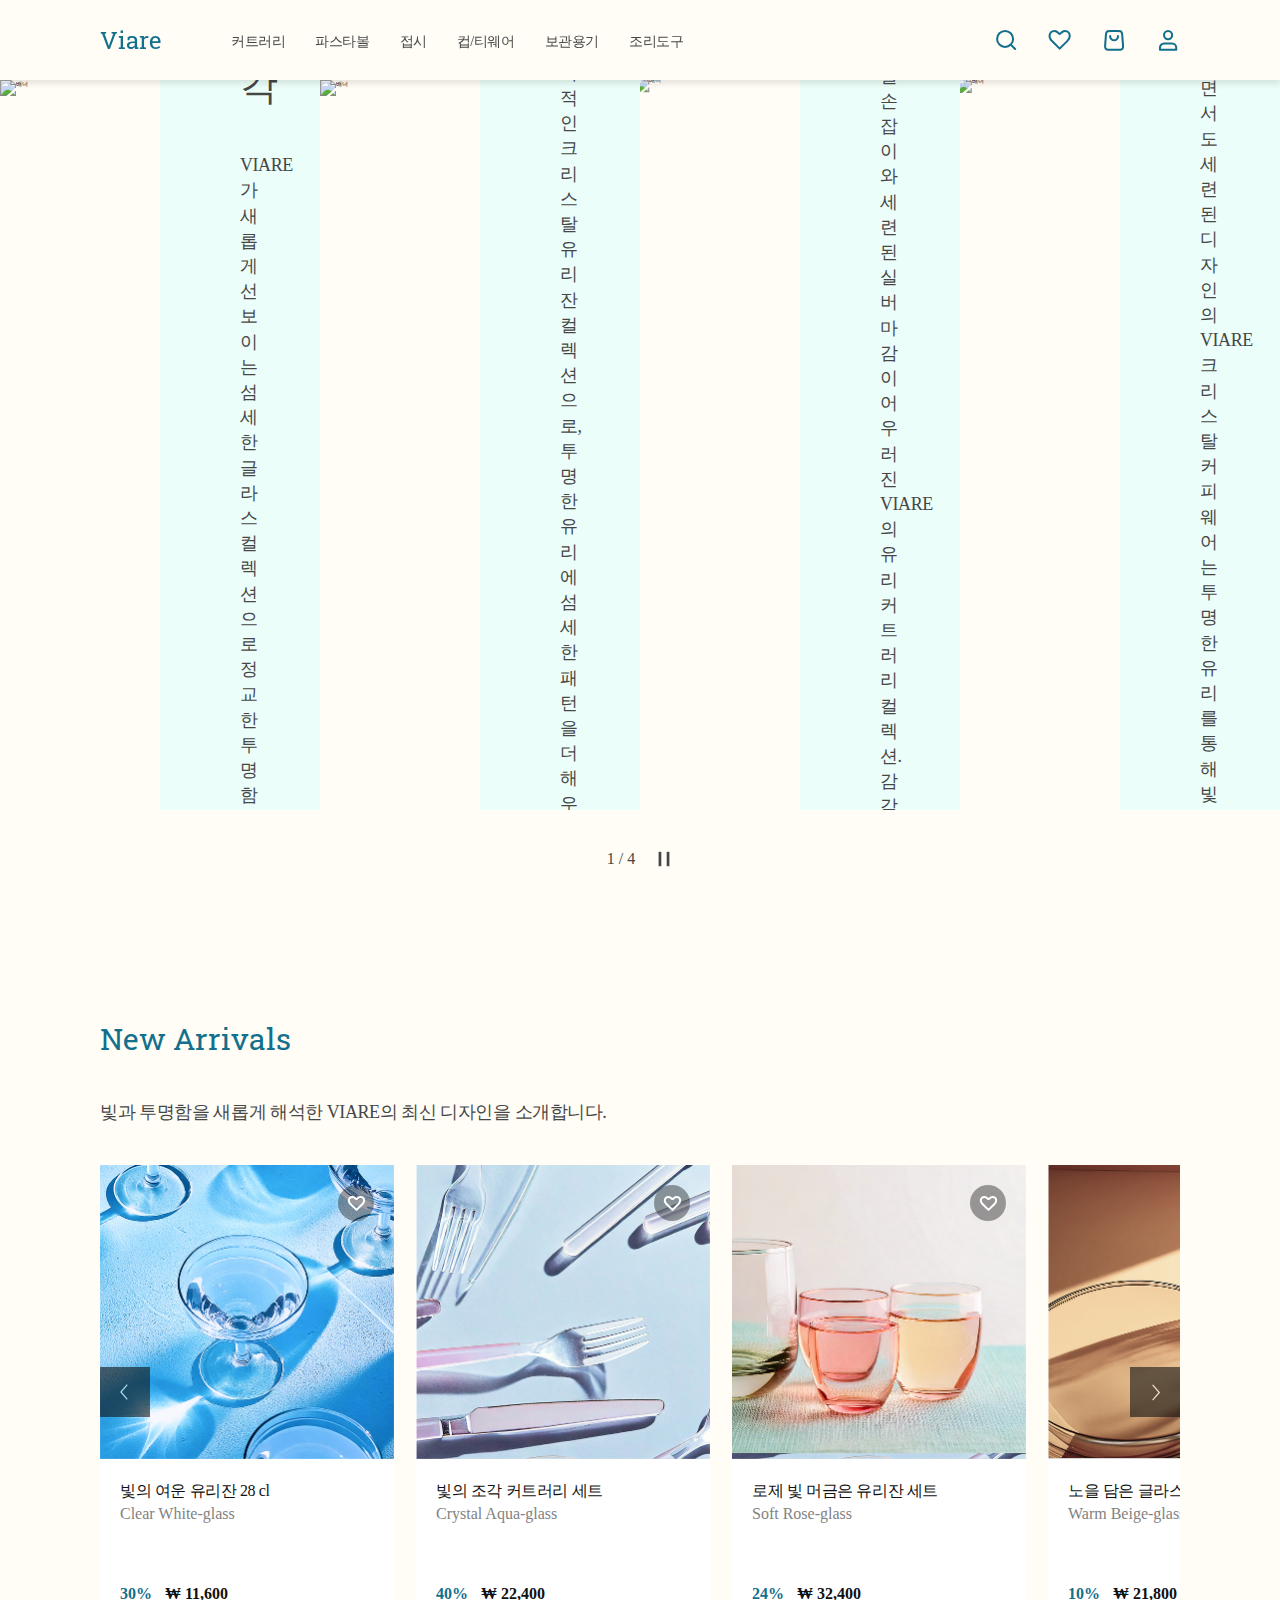
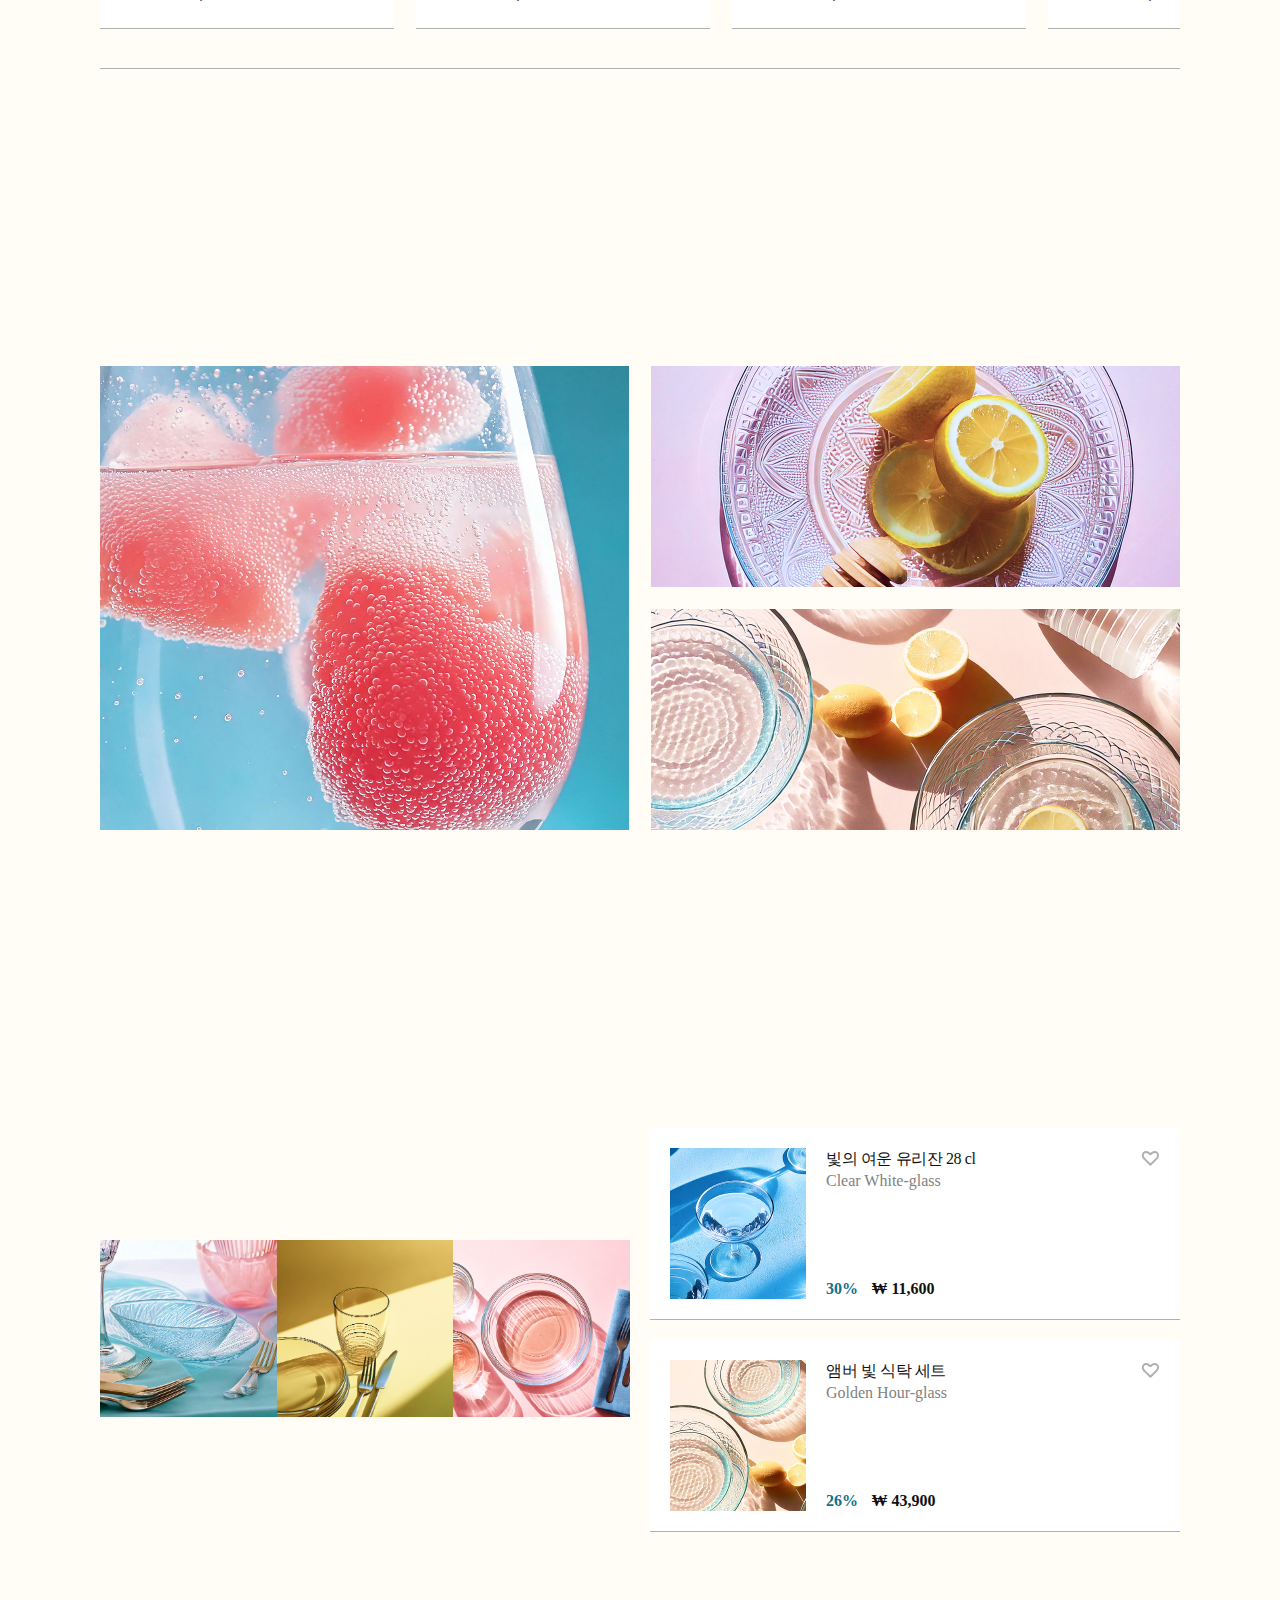
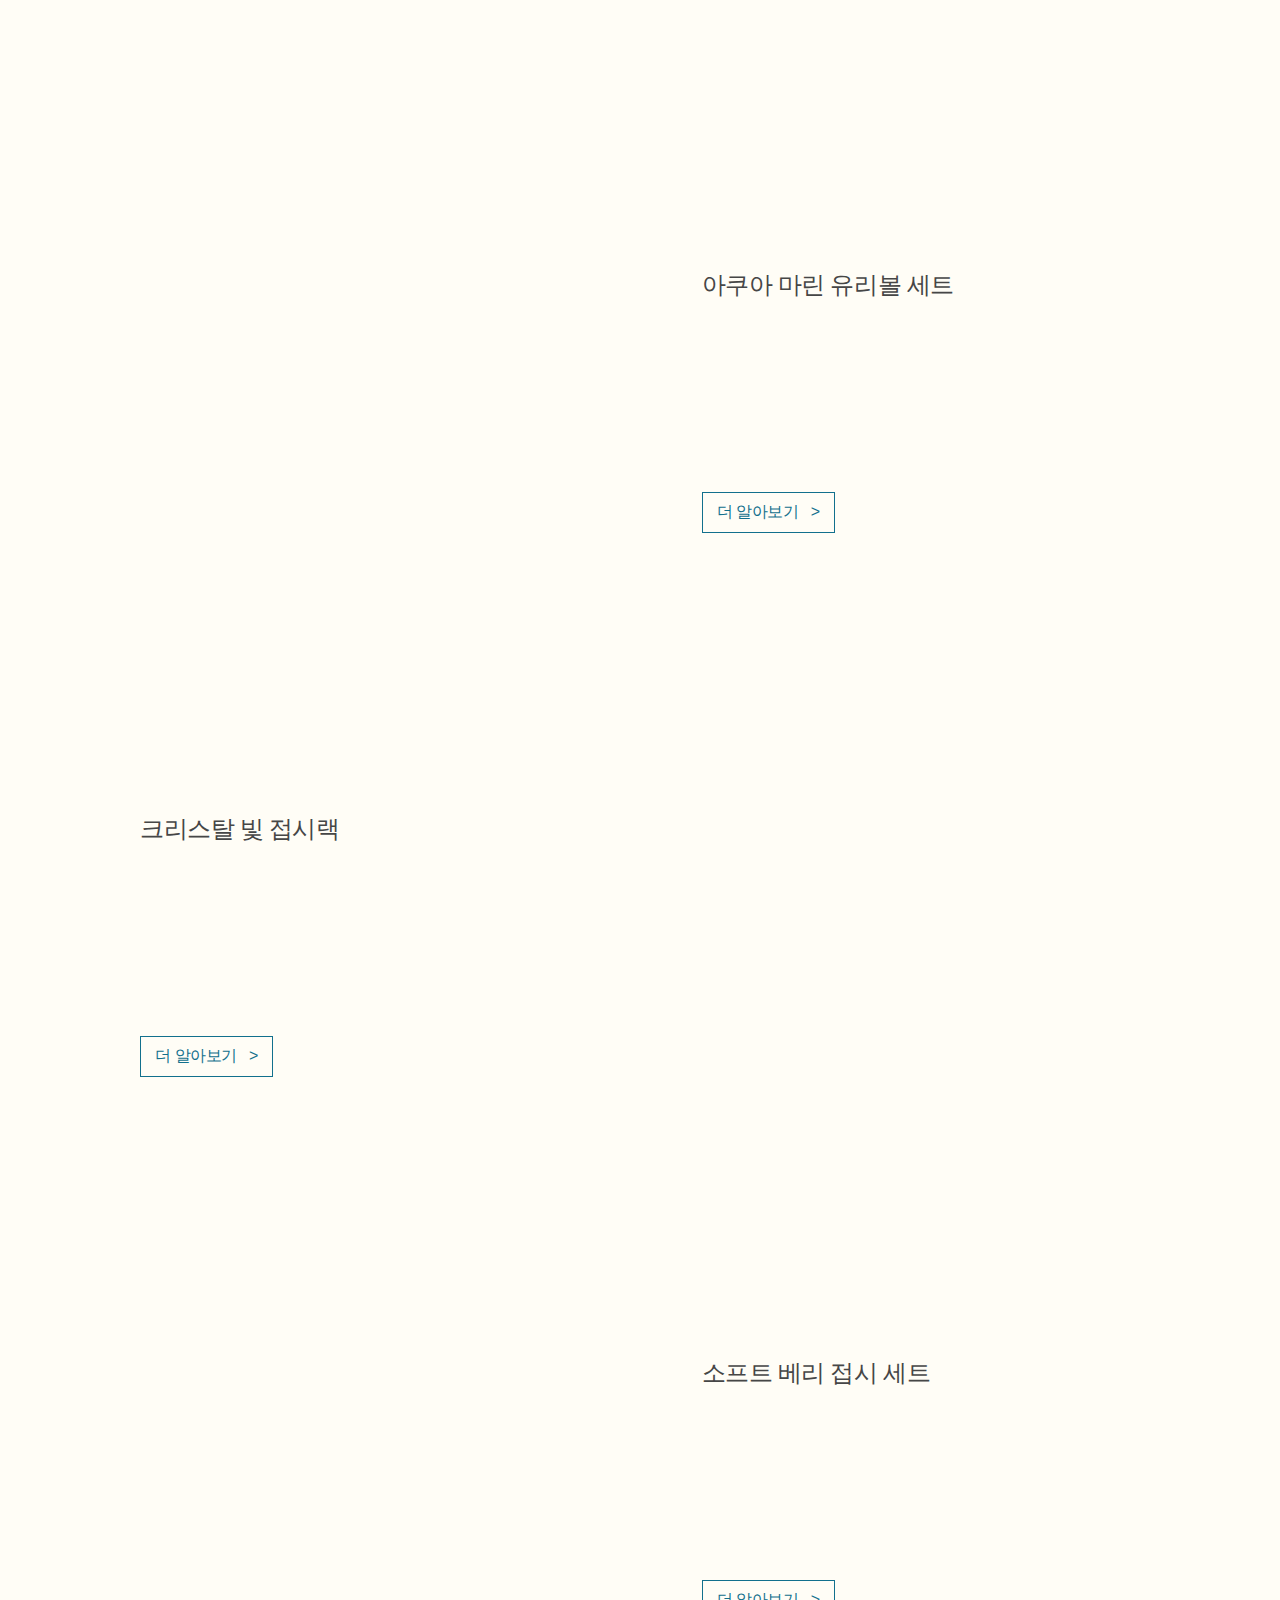
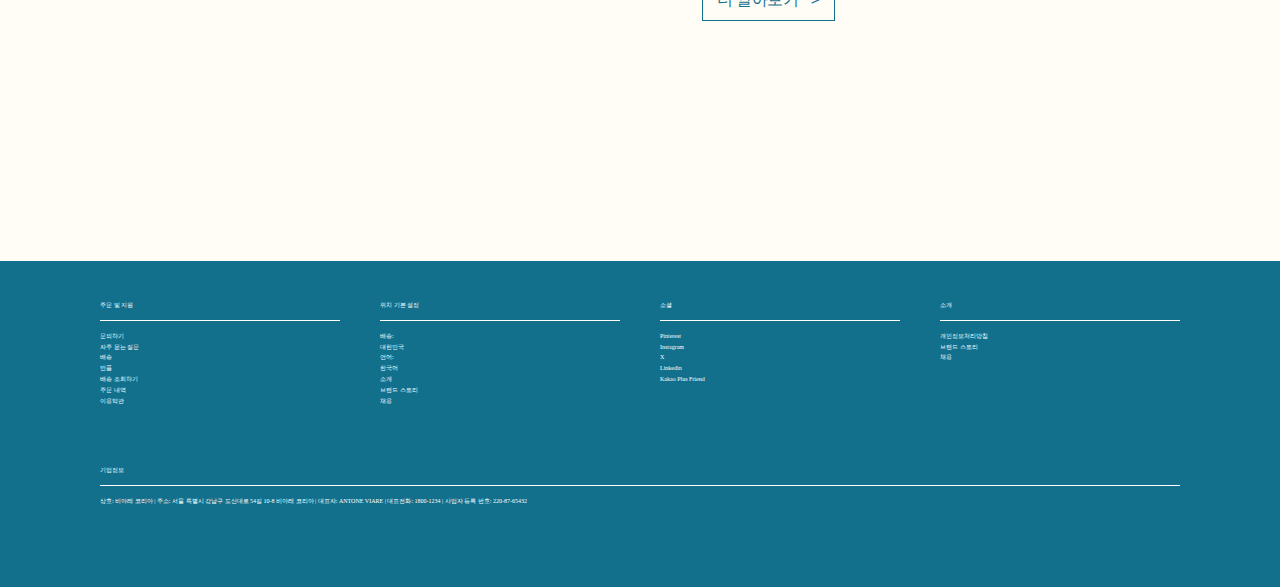
==== index.html @ 3e76e735 "Add files via upload" ====
<!DOCTYPE html>
<html lang="en">
  <head>
    <meta charset="UTF-8" />
    <meta name="viewport" content="width=device-width, initial-scale=1.0" />
    <title>VIARE | 투명함 속에서 빛나는 감각</title>
    <script src="https://code.jquery.com/jquery-3.6.0.min.js"></script>
    <!-- favicon -->
    <link rel="shortcut icon" type="image/x-icon" href="favicon.ico?v=2">
    <!-- aos css-->
    <link href="https://unpkg.com/aos@2.3.1/dist/aos.css" rel="stylesheet" />
    <!-- 슬라이더 css -->
    <link
      rel="stylesheet"
      type="text/css"
      href="//cdn.jsdelivr.net/npm/slick-carousel@1.8.1/slick/slick.css"
    />
    <!-- css -->
    <link rel="stylesheet" href="./CSS/index.css" />
    <link rel="stylesheet" href="./CSS/00_style.css" />

  </head>
  <body>
    <div id="page">
      <!-- gnb-->
      <div class="gnb">
        <div>
          <a href="index.html"><p class="logo">Viare</p></a>
        </div>
        <ul>
          <li>
            <a href="#none"
              ><img src="./img/돋보기_wh_icon.svg" alt="검색"
            /></a>
          </li>
          <li>
            <a href="#none"
              ><img src="./img/하트_wh_icon.svg" alt="위시리스트"
            /></a>
          </li>
          <li>
            <a href="#none"
              ><img src="./img/장바구니_wh_icon.svg" alt="장바구니"
            /></a>
          </li>
          <li>
            <a href="#none"
              ><img src="./img/햄버거_wh_icon.svg" alt="목록"
            /></a>
          </li>
        </ul>
      </div>
      <!-- gnb-scroll 스크롤시 메뉴 고정-->
      <div class="gnb-scroll">
        <div>
          <a href="index.html"><p class="logo-scroll">Viare</p></a>
        </div>
        <ul>
          <li>
            <a href="#none"><img src="./img/돋보기icon.svg" alt="검색" /></a>
          </li>
          <li>
            <a href="#none"
              ><img src="./img/하트icon.svg" alt="위시리스트"
            /></a>
          </li>
          <li>
            <a href="#none"
              ><img src="./img/장바구니icon.svg" alt="위시리스트"
            /></a>
          </li>
          <li>
            <a href="#none"><img src="./img/햄버거icon.svg" alt="목록" /></a>
          </li>
        </ul>
      </div>
      <!-- pc ver. gnb-->
      <div class="pc-gnb">
        <div>
          <a href="index.html"><p class="pc-logo">Viare</p></a>
        </div>
        <ul class="pc-gnb-text">
          <li><a href="#none">커트러리</a></li>
          <li><a href="#none">파스타볼</a></li>
          <li><a href="#none">접시</a></li>
          <li><a href="#none">컵/티웨어</a></li>
          <li><a href="#none">보관용기</a></li>
          <li><a href="#none">조리도구</a></li>
        </ul>
        <ul class="pc-gnb-icon">
          <li>
            <a href="#none"><img src="./img/돋보기icon.svg" alt="검색" /></a>
          </li>
          <li>
            <a href="#none"
              ><img src="./img/하트icon.svg" alt="위시리스트"
            /></a>
          </li>
          <li>
            <a href="#none"
              ><img src="./img/장바구니icon.svg" alt="장바구니"
            /></a>
          </li>
          <li>
            <a href="#none"><img src="./img/프로필icon.svg" alt="프로필" /></a>
          </li>
        </ul>
      </div>
      <!--메인 배너 슬라이드 -->
      <div class="banner-slider">
        <!-- ---------------------------------------01----------->
        <div class="banner-container">
          <div class="main-img">
            <img src="./img/full banner01.jpg" alt="배너" />
          </div>

          <div class="banner-right">
            <p class="banner-text01 bannertx">신제품 비아레 크리스탈 컬렉션</p>
            <p class="banner-text02 bannertx">투명함 속에서 빛나는 감각</p>
            <p class="banner-text03 bannertx">
              VIARE가 새롭게 선보이는 섬세한 글라스 컬렉션으로 정교한 투명함과
              부드러운 곡선, 그리고 빛의 흐름이 어우러져 일상 속의 우아한 여운을
              표현합니다.
            </p>
            <button class="gift-bt">더 알아보기 &nbsp;&nbsp;></button>
          </div>
        </div>
        <!-- ------------------------------------------------------ 02-->
        <div class="banner-container">
          <div>
            <img src="./img/full banner02.jpg" alt="배너" />
          </div>
          <div class="banner-right">
            <p class="banner-text01 bannertx">
              비아레 글라스웨어의 새로운 감각
            </p>
            <p class="banner-text02 bannertx">빛과 텍스처의 조화</p>
            <p class="banner-text03 bannertx">
              VIARE가 선보이는 감각적인 크리스탈 유리잔 컬렉션으로, 투명한
              유리에 섬세한 패턴을 더해 우아함을 극대화하였습니다. 자연스러운
              빛의 반사와 텍스처가 만나 특별한 테이블을 연출합니다.
            </p>
            <button class="gift-bt">더 알아보기 &nbsp;&nbsp;></button>
          </div>
        </div>
        <!-- ------------------------------------------------------ 03-->
        <div class="banner-container">
          <div>
            <img class="main03" src="./img/full banner03.jpg" alt="배너" />
          </div>
          <div class="banner-right">
            <p class="banner-text01 bannertx">비아레 크리스탈 커트러리</p>
            <p class="banner-text02 bannertx">빛을 담은 섬세한 디자인</p>
            <p class="banner-text03 bannertx">
              투명한 크리스탈 손잡이와 세련된 실버 마감이 어우러진 VIARE의 유리
              커트러리 컬렉션. 감각적인 디자인과 실용성을 겸비하여, 일상에서도
              고급스러운 테이블 스타일을 완성할 수 있습니다.
            </p>
            <button class="gift-bt">더 알아보기 &nbsp;&nbsp;></button>
          </div>
        </div>
        <!-- ------------------------------------------------------ 04-->
        <div class="banner-container">
          <div>
            <img class="main04" src="./img/full banner04.jpg" alt="배너" />
          </div>
          <div class="banner-right">
            <p class="banner-text01 bannertx">비아레 글라스 커피웨어</p>
            <p class="banner-text02 bannertx">우아한 곡선과 빛의 반사</p>
            <p class="banner-text03 bannertx">
              심플하면서도 세련된 디자인의 VIARE 크리스탈 커피웨어는 투명한
              유리를 통해 빛과 그림자가 조화롭게 어우러집니다. 커피 한 잔의
              순간을 더욱 감각적으로 즐겨보세요.
            </p>
            <button class="gift-bt">더 알아보기 &nbsp;&nbsp;></button>
          </div>
        </div>
      </div>
      
      <!-- 슬라이드 숫자 + 플레이버튼 컨테이너 -->
      <div class="slider-controls">
        </button>
        <span class="slick-slide-number">1 / 4</span>
        <button class="playbtn">
          <img src="./img/stop_icon.svg" alt="멈춤" />
        </button>
      </div>
      <!-- 컨텐츠 박스 -->
      <section>
        <!-- New Arrivals -->
         
        <div class="content">
          <h1 class="content-name">New Arrivals</h1>
          <p class="content-text"
          >
            빛과 투명함을 새롭게 해석한 VIARE의 최신 디자인을 소개합니다.
          </p>
          <div class="card-slider-container">
            <button class="card-prev"><img src="./img/배너_왼_wh_icon.svg" alt="이전"></button>
          <!-- 세로형 카드 -->
          <div class="card01-section">
            <div class="card01">
              <div>
                <div class="wh-like-icon">
                  <a href="#none"
                    ><img src="./img/좋아요비활성_wh_icon.svg" alt="좋아요"
                  /></a>
                </div>
                <img src="./img/빛의여운.jpg" alt="빛의 여운 유리잔" />
              </div>
              <div class="card-text">
                <p class="card-name">빛의 여운 유리잔 28 cl</p>
                <p class="card-color">Clear White-glass</p>
                <p class="card-per">30%</p>
                <p class="card-won">₩ 11,600</p>
              </div>
            </div>
            <div class="card01">
              <div>
                <div class="wh-like-icon">
                  <a href="#none"
                    ><img src="./img/좋아요비활성_wh_icon.svg" alt="좋아요"
                  /></a>
                </div>
                <img src="./img/빛의조각.jpg" alt="빛의 조각 커트러리 세트" />
              </div>
              <div class="card-text">
                <p class="card-name">빛의 조각 커트러리 세트</p>
                <p class="card-color">Crystal Aqua-glass</p>
                <p class="card-per">40%</p>
                <p class="card-won">₩ 22,400</p>
              </div>
            </div>
            <div class="card01">
              <div>
                <div class="wh-like-icon">
                  <a href="#none"
                    ><img src="./img/좋아요비활성_wh_icon.svg" alt="좋아요"
                  /></a>
                </div>
                <img src="./img/로제빛.jpg" alt="로제 빛 머금은 유리잔 세트" />
              </div>
              <div class="card-text">
                <p class="card-name">로제 빛 머금은 유리잔 세트</p>
                <p class="card-color">Soft Rose-glass</p>
                <p class="card-per">24%</p>
                <p class="card-won">₩ 32,400</p>
              </div>
            </div>
            <div class="card01">
              <div>
                <div class="wh-like-icon">
                  <a href="#none"
                    ><img src="./img/좋아요비활성_wh_icon.svg" alt="좋아요"
                  /></a>
                </div>
                <img src="./img/노을.jpg" alt="노을 담은 글라스 세트" />
              </div>
              <div class="card-text">
                <p class="card-name">노을 담은 글라스 세트</p>
                <p class="card-color">Warm Beige-glass</p>
                <p class="card-per">10%</p>
                <p class="card-won">₩ 21,800</p>
              </div>
            </div>
            <div class="card01">
              <div>
                <div class="wh-like-icon">
                  <a href="#none"
                    ><img src="./img/좋아요비활성_wh_icon.svg" alt="좋아요"
                  /></a>
                </div>
                <img src="/img/블루 크리스탈.jpg" alt="블루 크리스탈 볼 세트" />
              </div>
              <div class="card-text">
                <p class="card-name">블루 크리스탈 볼 세트</p>
                <p class="card-color">Crystal Blue-glass</p>
                <p class="card-per">20%</p>
                <p class="card-won">₩ 27,600</p>
              </div>
            </div>
            <div class="card01">
              <div>
                <div class="wh-like-icon">
                  <a href="#none"
                    ><img src="./img/좋아요비활성_wh_icon.svg" alt="좋아요"
                  /></a>
                </div>
                <img src="./img/핑크빛 글라스.jpg" alt="은은한 핑크빛 글라스 세트" />
              </div>
              <div class="card-text">
                <p class="card-name">은은한 핑크빛 글라스 세트</p>
                <p class="card-color">Soft Pink-glass</p>
                <p class="card-per">15%</p>
                <p class="card-won">₩ 24,900</p>
              </div>
            </div>
          </div>
        
        <button class="card-next"><img src="./img/배너_오_wh_icon.svg" alt="다음"></button>
      </div>
    </div>

        <!-- Products -->
        <div class="content">
          <h1 data-aos="fade-right" class="content-name">Products</h1>
          <p
            data-aos="fade-down"
            data-aos-offset="300"
            data-aos-easing="ease-in-sine"
            class="content-text"
          >
            투명한 빛과 섬세한 디자인이 어우러져 공간을 특별하게 만듭니다.
          </p>
          <!-- 블록 이미지 -->
          <div class="block-section">
            <div class="block-left">
              <img src="./img/product_01.jpg" alt="products01" />
              <div class="hover-icon">
                <img src="./img/플러스_icon.svg" alt="아이콘" />
              </div>
            </div>
            <div class="block-right-container">
              <div class="block-right">
                <img src="./img/product_02.jpg" alt="products02" />
                <div class="hover-icon">
                  <img src="./img/플러스_icon.svg" alt="아이콘" />
                </div>
              </div>
              <div class="block-right">
                <img src="./img/product_03.jpg" alt="products03" />
                <div class="hover-icon">
                  <img src="./img/플러스_icon.svg" alt="아이콘" />
                </div>
              </div>
            </div>
          </div>
        </div>
        <!-- Trending Now -->
        <div class="content">
          <h1 data-aos="fade-right" class="content-name">Trending Now</h1>
          <p
            data-aos="fade-down"
            data-aos-offset="300"
            data-aos-easing="ease-in-sine"
            class="content-text"
          >
            많은 사람들이 선택한 특별한 제품들로 일상에 빛나는 감각을
            더해보세요.
          </p>
          <div class="trend">
            <div class="trending-slide">
              <div><img src="./img/trending_01.jpg" alt="trending" /></div>
              <div><img src="./img/trending_01-02.jpg" alt="trending" /></div>
              <div><img src="./img/trending_01-03.jpg" alt="trending" /></div>
            </div>

            <!--슬라이드 화살표 컨테이너 -->
            <!-- <div class="slider-controls02">
              <button class="custom-prev02">
                <img src="./img/배너_왼_icon.svg" alt="이전" />
              </button>
              <button class="custom-next02">
                <img src="./img/배너_오_icon.svg" alt="다음" />
              </button>
            </div> -->
            <!-- 가로형 카드 -->
            <div class="card02-section">
              <div class="card02-container">
                <div class="card02">
                  <div>
                    <a href="#none"
                      ><img
                        class="card02-img"
                        src="./img/trending_02.jpg"
                        alt="빛의 여운 유리잔"
                    /></a>
                  </div>
                  <div class="card02-text">
                    <p class="card-name">빛의 여운 유리잔 28 cl</p>
                    <p class="card-color">Clear White-glass</p>
                    <p class="card-per">30%</p>
                    <p class="card-won">₩ 11,600</p>
                    <div class="like-icon">
                      <a href="#none"
                        ><img
                          src="./img/좋아요비활성_color_icon.svg"
                          alt="위시리스트"
                      /></a>
                    </div>
                  </div>
                </div>
                <div class="card02">
                  <div>
                    <img
                      class="card02-img"
                      src="./img/trending_03.jpg"
                      alt="앰버 빛 식탁 세트"
                    />
                  </div>
                  <div class="card02-text">
                    <p class="card-name">앰버 빛 식탁 세트</p>
                    <p class="card-color">Golden Hour-glass</p>
                    <p class="card-per">26%</p>
                    <p class="card-won">₩ 43,900</p>
                    <div class="like-icon">
                      <a href="#none"
                        ><img
                          src="./img/좋아요비활성_color_icon.svg"
                          alt="위시리스트"
                      /></a>
                    </div>
                  </div>
                </div>
              </div>
            </div>
          </div>
        </div>
        <!-- Gift Ideas -->
        <div class="content">
          <h1 data-aos="fade-right" class="content-name">Gift Ideas</h1>
          <p
            data-aos="fade-down"
            data-aos-offset="300"
            data-aos-easing="ease-in-sine"
            class="content-text"
          >
            빛과 감성을 담은 유리 제품으로 기억에 남을 선물을 준비해보세요.
          </p>
          <!-- 이미지/버튼 -->
          <div class="gift-section">
            <div class="gift-container">
              <div class="gift-img">
                <img
                  data-aos="zoom-in-right"
                  data-aos-offset="300"
                  data-aos-easing="ease-in-sine"
                  class="ma"
                  src="./img/gift_01.jpg"
                  alt="아쿠아 마린 유리볼 세트"
                />
              </div>
              <div class="gift-tx-container">
                <p class="gift-name">아쿠아 마린 유리볼 세트</p>
                <span
                  data-aos="fade-down"
                  data-aos-offset="300"
                  data-aos-easing="ease-in-sine"
                  class="gift-caption"
                  >맑은 바다의 투명함을 담은 유리볼 세트입니다.<br />섬세한
                  아쿠아 컬러와 부드러운 곡선 디자인으로 테이블 위에 신선한
                  감각을 더해보세요.</span
                >
                <button class="gift-bt">더 알아보기 &nbsp;&nbsp;></button>
              </div>
            </div>
            <div class="gift-container crystal-reverse">
              <div class="gift-img">
                <img
                  data-aos="zoom-in-left"
                  data-aos-offset="300"
                  data-aos-easing="ease-in-sine"
                  class="cr"
                  src="./img/gift_02.jpg"
                  alt="크리스탈 접시랙"
                />
              </div>
              <div class="gift-tx-container">
                <p class="gift-name">크리스탈 빛 접시랙</p>
                <span
                  data-aos="fade-down"
                  data-aos-offset="300"
                  data-aos-easing="ease-in-sine"
                  class="gift-caption"
                  >투명한 유리로 제작된 접시랙으로 빛과 어우러져 공간에 우아한
                  분위기를 연출합니다. 물결 형태의 디자인이 주방의 감각적인
                  인테리어 오브제가 됩니다.</span
                >
                <button class="gift-bt">더 알아보기 &nbsp;&nbsp;></button>
              </div>
            </div>
            <div class="gift-container">
              <div class="gift-img">
                <img
                  data-aos="zoom-in-right"
                  data-aos-offset="300"
                  data-aos-easing="ease-in-sine"
                  class="so"
                  src="./img/gift_03.jpg"
                  alt="소프트 베리 접시 세트"
                />
              </div>
              <div class="gift-tx-container">
                <p class="gift-name">소프트 베리 접시 세트</p>
                <span
                  data-aos="fade-down"
                  data-aos-offset="300"
                  data-aos-easing="ease-in-sine"
                  class="gift-caption"
                  >베리 빛이 스며든 감성적인 유리 접시 세트입니다.<br />과일이나
                  디저트를 담으면 일상 속 테이블이 한층 사랑스럽게
                  빛납니다.</span
                >
                <button class="gift-bt">더 알아보기 &nbsp;&nbsp;></button>
              </div>
            </div>
          </div>
        </div>
      </section>
      <!-- footer -->
      <footer>
        <div class="ft01">
          <p>주문 및 지원</p>
          <ul>
            <li><a href="#none">문의하기</a></li>
            <li><a href="#none">자주 묻는 질문</a></li>
            <li><a href="#none">배송</a></li>
            <li><a href="#none">반품</a></li>
            <li><a href="#none">배송 조회하기</a></li>
            <li><a href="#none">주문 내역</a></li>
            <li><a href="#none">이용약관</a></li>
          </ul>
        </div>
        <div class="ft02">
          <p>위치 기본 설정</p>
          <ul>
            <li>배송:</li>
            <li>대한민국</li>
            <li>언어:</li>
            <li>한국어</li>
            <li>소개</li>
            <li>브랜드 스토리</li>
            <li>채용</li>
          </ul>
        </div>
        <div class="ft03">
          <p>소셜</p>
          <ul>
            <li><a href="#none">Pinterest</a></li>
            <li><a href="#none">Instagram</a></li>
            <li><a href="#none">X</a></li>
            <li><a href="#none">Linkedin</a></li>
            <li><a href="#none">Kakao Plus Friend</a></li>
          </ul>
        </div>
        <div class="ft04">
          <p>소개</p>
          <ul>
            <li><a href="#none">개인정보처리방침</a></li>
            <li><a href="#none">브랜드 스토리</a></li>
            <li><a href="#none">채용</a></li>
          </ul>
        </div>
        <div class="ft05">
          <p>기업정보</p>
          <h3 class="ftend">
            상호: 비아레 코리아 | 주소: 서울 특별시 강남구 도산대로 54길 10-8
            비아레 코리아 | 대표자: ANTONE VIARE | 대표전화: 1800-1234 | 사업자
            등록 번호: 220-87-65432
          </h3>
        </div>
      </footer>
    </div>

    <!-- 슬라이더 js -->
    <script
      type="text/javascript"
      src="//cdn.jsdelivr.net/npm/slick-carousel@1.8.1/slick/slick.min.js"
    ></script>
    <!-- aos js -->
    <script src="https://unpkg.com/aos@2.3.1/dist/aos.js"></script>

    <!-- 내js -->
    <script src="./JS/index.js"></script>
  </body>
</html>
---- CSS/index.css ----
#page { font-size: 62.5%; width: 100vw; height: auto; margin: 0 auto; background-color: var(--ivoryGlow); } 

/* ------------------------------------메인 배너 슬라이드 영역 */

/* 배너 위에 검은색 그라디언트 오버레이 */
.banner-slider::before { content: ""; position: absolute; top: 0; left: 0; width: 100%; height: 40vh; background: linear-gradient(to bottom, rgba(0, 0, 0, 0.2), rgba(0, 0, 0, 0)); /* 위에서 아래로 점점 사라지는 효과 */
 z-index: 1; /* 배너 위로 올라오도록 설정 */ } 
.banner-slider { cursor: pointer; width: 100%; height: 50vh; position: relative; overflow: hidden;} 
.banner-slider img { width: 100%; height: 50vh; object-fit: cover; } 
.banner-right { display: none; } 
/* --- 화살표 & 숫자를 감싼 컨테이너 --- */
.slider-controls { display: flex; align-items: center; justify-content: center; gap: 20px; margin-top: 20px; margin-bottom: 8rem; } 

/* --- 화살표 버튼 스타일 --- */
.custom-prev,
.custom-next { position: absolute; top: 50%; transform: translateY(-50%); z-index: 10; transform: scale(3); opacity: 35%; background: none; border: none; cursor: pointer; transition: opacity 0.3s ease; } 
.custom-prev { left: 30px; } 
.custom-next { right: 30px; } 
.custom-prev:hover,
.custom-next:hover { opacity: 0.8; } 


.custom-prev, .custom-next { background: none; border: none; cursor: pointer; width: 7px; /* 화살표 크기 */
 height: 15px; display: flex; align-items: center; justify-content: center; } 
.custom-prev img, .custom-next img { width: 100%; max-width: 7px; height: 100%; display: flex; align-items: center; justify-content: center; } 

/* --- 슬라이드 숫자 스타일 (1/4) --- */
.slick-slide-number { font-size: 1.6rem; color: var(--Gray-90); } 
/* --- 플레이 버튼 스타일 --- */
.playbtn { background:none; cursor: pointer; border: none; width: 18px; height: 18px; } 
.playbtn img { width: 100%; max-width: 18px; height: 100%; } 
/* -----------------------------------------------gnb--- */

.gnb { width: 100%; padding:24px; display: flex; justify-content: space-between; align-items: center; position: absolute; top: 0; left: 0; z-index: 100; } 
.logo
 {
 font-family: "Roboto Slab", serif; font-size: 2.4rem; width: 100%; color: var(--White); } 
.gnb ul { display: flex; } 
.gnb ul li { margin-left:20px; } 
.gnb ul li img { width: 24px; height: 24px; } 
 
/* -----------------------------------------------gnb-scroll-- */

.gnb-scroll { height: 60px; width: 100%; padding:14px 24px 14px 24px; display: flex; justify-content: space-between; align-items: center; position: relative; position: fixed; top: 0; left: 0; z-index: 9999; background-color: var(--ivoryGlow); box-shadow: 0px 4px 6px rgba(0, 0, 0, 0.1); display: none; } 
.logo-scroll
 {
 font-family: "Roboto Slab", serif; font-size: 2.4rem; width: 100%; color: var(--Crystal-Teal); } 
.gnb-scroll ul { display: flex; position: absolute; right: 28px; top: 18px; } 
.gnb-scroll ul li { margin-left:20px; } 
.gnb-scroll ul li img { width: 24px; height: 24px; } 

/* ----------------------------------------------pc ver.-gnb--- */
.pc-gnb { display: none; } 

.pc-gnb-text li:hover { font-weight: 500; color: var(--Black); font-size: 2.4rem; } 

/* -------------------------------------------------- */
section { margin: 0 24px; } 
.content { margin: 9rem 0; position: relative; } 
.content-name { font-family: "Roboto Slab", serif; color: var(--Crystal-Teal); font-size: 2.4rem; font-weight: 400; line-height: 140%; margin-bottom: 1.3rem; } 
.content-text { color: var(--Gray-90); font-size: 1.8rem; font-weight: 400; line-height: 140%; letter-spacing: calc(1.8rem * -0.025); margin-bottom: 1.7rem; } 
/*---------------------------------------------- card01 */
.card-slider-container{display: flex; position: relative; box-shadow: inset 0 -1px 0 0 var(--Gray-70); }
.card-prev,.card-next {position: absolute; width: 50px; height: 50px; 
    background:none; border: none; background-color: var(--Black);
     opacity: 60%; display: flex; justify-content: center; align-items: center;
    z-index: 300; top: 40%; transition: background 0.3s ease; cursor: pointer;}
 .card-prev img ,.card-next img {width: 20px; height: 20px;}
 .card-prev{left: 0;}
 .card-next{right: 0;}
 .card-prev:hover,.card-next:hover {opacity: 80%;}

.card01-section { display: flex; gap: 22px !important; overflow-x: auto; /* 가로 스크롤 가능하게 설정 */
 white-space: nowrap;
 flex-wrap: nowrap; /* 넓이 강제 줄임 바꿈 방지 */
 padding-bottom: 40px; } 

 /* ✅ 스크롤바 스타일 (크롬, 사파리) */
.card01-section::-webkit-scrollbar {
    height: 2px; /* 스크롤바 높이 */
  }
  .card01-section::-webkit-scrollbar-thumb {
    background: var(--Crystal-Teal);
    cursor: pointer;
  }
  .card01-section::-webkit-scrollbar-track {
    background: transparent;
  }


.card01 { cursor: pointer; background-color: var(--White); width: 220px; height: 346px; position: relative; border-bottom: 1px solid var(--Gray-70); } 
.card01:hover { transform: scale(1.01); box-shadow: 0px 4px 6px rgba(0, 0, 0, 0.1); } 
.wh-like-icon { position: absolute; display: flex; right: 0; padding: 20px; } 
.wh-like-icon img { width: 36px !important; height: 36px !important; } 

.card01 img { width: 220px; height: 220px; } 
.card-text { padding: 20px; color: var(--Gray-90); } 
.card-text p { line-height: 140%; } 
.card-name { color: var(--Black); font-size: 1.6rem; letter-spacing: calc(1.6rem * -0.025); line-height: 140%; } 
.card-color { color: var(--Gray-80); font-size: 1.6rem; margin-bottom: 20px; line-height: 140%; } 
.card-text >.card-per { color: var(--Crystal-Teal); font-size: 1.6rem; font-weight: 600; margin-bottom: 20px; position: absolute; } 
.card-text >.card-won { color: var(--Black); font-size: 1.6rem; font-weight: 600; margin-bottom: 20px; position: absolute; left: 65px; } 


/* ---------------------------------block img--- */
.block-section { width: 100%; height: 344px; display: flex; gap: 15px; } 

.block-left { cursor: pointer; width: 50%; height: 344px; } 
.block-right-container { width: 50%; height: 344px; display: flex; flex-direction: column; gap: 15px; } 
.block-right { cursor: pointer; height: calc(344px / 2); } 
.block-section img { width: 100%; height: 100%; object-fit: cover; /* 비율 유지하며 div를 꽉 채우기 */
 display: block; } 
/* ---------------------------------마우스오버 */
.block-left,.block-right { transition: filter 0.3s ease, transform 0.3s ease; position: relative; } 

.hover-icon { position: absolute; width: 150px; height: 150px; visibility: visible; top: 50%; left: 50%; transform: translate(-50%, -50%); transition: opacity 0.3s ease; opacity: 0; display: flex; justify-content: center; align-items: center; z-index: 10; } 

.hover-icon img { width: 35px; height: 35px; } 

.block-left:hover,.block-right:hover { filter: brightness(60%); transform: scale(1.01); } 
.block-left:hover .hover-icon,
.block-right:hover .hover-icon { opacity: 1; } 

/* ------------------------------------ trending-slide*/
.trending-slide { cursor: pointer; width: 100%; height: 344px; position: relative; overflow: hidden; display: flex; justify-content: center; align-items: center; } 

.trending-slide img { width: 100%; height: 100%; object-fit: cover; display: block; object-position: center; } 

/* --- 화살표 감싼 컨테이너 --- */
.slider-controls02 { position: absolute; display: flex; align-items: center; justify-content: space-between; gap: 20px; top:38%; margin-bottom: 8rem; width: 100%; height: 15px; z-index: 500; } 

/* --- 화살표 버튼 스타일 --- */
.custom-prev-tr,
.custom-next-tr { position: absolute; top: 50%; transform: translateY(-50%); z-index: 10; transform: scale(2); opacity: 35%; background: none; border: none; cursor: pointer; transition: opacity 0.3s ease; } 
.custom-prev-tr { left: 20px; } 
.custom-next-tr { right: 20px; } 
.custom-prev-tr:hover,
.custom-next-tr:hover { opacity: 0.8; } 

.playbtn-tr { position: absolute; top: 50%; transform: translateY(-50%); background: none; border: none; cursor: pointer; transition: opacity 0.3s ease; } 
 .playbtn-tr { right: 15px; } 



/* 인디케이터와 멈춤 버튼을 같은 라인에 배치 */

 .dots-container { position: absolute; bottom: 5%; left: 50%; transform: translateX(-50%); display: flex; justify-content: center; align-items: center; gap: 10px; } 

/* 도트 스타일 */
.slick-dots { display: flex; gap: 10px; list-style: none; padding: 0; margin: 0; position: absolute; left:-30px;}
 
 .slick-dots li { width: 10px; height: 10px; background: var(--Black); opacity: 0.7; border-radius: 50%; cursor: pointer; transition: background 0.3s; text-indent: -999999px; /* 숫자 숨기기 */
}
 
 .slick-dots .slick-active { background:var(--White); } 
 
 /* 멈춤 버튼 스타일 */
 .playbtn-tr { background: none; border: none; cursor: pointer; padding: 0; display: flex; align-items: center; position: absolute; left:30px;}
 
 .playbtn-tr img { width: 18px; height: 18px; } 
/*---------------------------------------------- card02 */
.card02-container { margin-top: 20px; display: flex; flex-direction: column; gap: 15px; } 
.card02 { cursor: pointer; width: 100%; height: 135px; background-color: var(--White); border-bottom: 1px solid var(--Gray-70); display: flex; padding: 20px; position: relative; } 
.card02:hover { transform: scale(1.01); box-shadow: 0px 4px 6px rgba(0, 0, 0, 0.1); } 
.like-icon { width: 20px; height: 20px; position: absolute; display: flex; right: 20px; top:20px; } 
.card02-img { width: 85px; height: 95px; } 
.card02-text { color: var(--Gray-90); margin-left: 20px; width: auto; } 

.like-icon img { width: 20px; height: 20px; } 

.card02-text .card-per { color: var(--Crystal-Teal); font-size: 1.6rem; font-weight: 600; display:inline-block; margin-top: 15px; } 
.card02-text .card-won { color: var(--Black); font-size: 1.6rem; font-weight: 600; margin-left: 10px; display: inline-block; } 
/*----------------------------------------------gift */
.gift-container { width: 100%; display: flex; flex-direction: column; justify-content: center; align-items: center; margin-bottom: 40px; } 
.gift-img { width: 100%; height: 344px; } 
.gift-img img { width: 100%; height: 100%; object-fit: cover; /* 비율 유지하며 div를 꽉 채우기 */
 display: block; } 
/* 이미지 위치 조정 */
.gift-img .ma { object-position: 70%; } 
.gift-img .cr { object-position: 15%; } 
.gift-img .so { object-position: 20%; } 

.gift-tx-container { width: 100%; display: flex; justify-content: center; align-items: center; flex-direction: column; } 
.gift-name { color: var(--Gray-90); width: 24%; margin: 20px; display: flex; text-align: center; font-size: 1.8rem; font-weight: 500; letter-spacing: calc(1.8rem * -0.025); line-height: 140%; } 
.gift-bt { cursor: pointer; width: 133px; height: 41px; font-size: 1.6rem; letter-spacing: calc(1.6rem * -0.025); line-height: 140%; border: 1px solid var(--Crystal-Teal); background-color: var(--ivoryGlow); border-radius: 0; display: flex; justify-content: center; align-items: center; color: var(--Crystal-Teal); transition: background-color 0.4s ease, color 0.4s ease; } 
.gift-bt:hover { background-color: var(--Crystal-Teal); color: var(--White); } 

.gift-caption { display: none; } 
/*-------------------------------------------footer---*/
footer { width: 100%; background-color: var(--Crystal-Teal); color: var(--White); padding: 40px 24px 80px 24px; display: grid; grid-template-columns: repeat(3,1fr); gap: 20px; padding-bottom: 250px; } 
footer >p { font-size: 1.4rem; display: inline-block; padding-bottom: 10px; border-bottom: 1px solid var(--White); line-height: 140%; } 
footer p { width: 100%; font-weight:500; display: inline-block; padding-bottom: 10px; border-bottom: 1px solid var(--White); } 

footer ul { line-height: 180%; margin-top: 10px; } 

footer >ul >li { font-size: 1.4rem; } 

.ft04 { margin-top: 20px; } 
.ft05 { margin-top: 20px; grid-column: span 2; } 
.ftend { line-height: 180%; font-weight:400; margin-top: 10px; } 

/*TODO:-----------------------------------------태블릿-----*/

@media screen and (min-width: 768px) { section { margin: 0 48px; } 
 .content { margin: 15rem 0 !important; } 
 .gnb { padding:48px; } 

 .gnb-scroll ul { right: 48px; } 
 .gnb-scroll { padding:14px 48px 14px 48px; } 
 .slider-controls {margin-top: 40px;}
 .content { margin: 6.8rem 0; } 

.content-name { margin-bottom: 2rem; } 
.content-text { margin-bottom: 2.3rem; } 
.gift-name { width: 100%; text-align: center; display: inline-block; } 
.gift-container { margin-bottom: 80px; } 

footer { padding: 40px 48px 80px 48px; } 
 }


/*TODO:-----------------------------------------피씨-----*/

@media screen and (min-width: 1024px) { section { margin: 0 100px; } 

 /* ----------------------------------pc-gnb-- */
.pc-gnb { display: flex; width: 100%; padding: 32px 100px; align-items: center; position: absolute; top: 0; left: 0; position: fixed; z-index: 9999999; background-color:var(--ivoryGlow); height: 80px; box-shadow: 0px 4px 6px rgba(0, 0, 0, 0.1); } 
.pc-logo { font-family: "Roboto Slab", serif; font-size: 2.4rem; width: 100%; color: var(--Crystal-Teal); } 
.pc-gnb-text { margin-left: 4rem; display: flex; line-height: 140%; letter-spacing: calc(1.7rem * -0.025); color: var(--Gray-90); } 
.pc-gnb-text li { font-size: 2.3rem; padding-left: 30px; font-weight: 500; } 
.pc-gnb-icon { display: flex; justify-content: flex-end; margin-left: auto; } 
.pc-gnb-icon li { margin-left: 30px; } 
.pc-gnb-icon li img { width: 24px; height: 24px; } 

 .gnb { display: none; } 
 .gnb-scroll { display: none !important; } 

 /* ----------------------------------main-banner-- */
 .banner-slider { padding-top:80px; height: 90vh; position: relative; display: flex; justify-content:center; } 
.banner-slider img { width: 100%; height: 100%; } 
.banner-slider::before { display: none; } 
.main03{transform: translate(-24%,-22%); }
.main04{transform: translate(-15%,-18%); }

/* --- 화살표 & 숫자 --- */
 .content { margin: 20rem 0 } 
 .content-name { margin-bottom: 4rem; font-size: 3rem; } 
 .content-text { margin-bottom: 4rem; width: 63%; } 
 .custom-prev { left: 70px; } 
.custom-next { right: 70px; } 

 /* 텍스트 컨테이너 */
 .banner-container { position: relative; width: 100%; height: 90vh; display: flex; } 
 .main-img { display: flex; width: 100%; height: 100%; } 

 .banner-right { position: absolute; top: 0; right: 0; z-index: 400; display: flex; flex-direction:column; width: 50%; height: 100%; background-color:#ECFEF9; justify-content: center; padding:0 80px; } 
.bannertx { line-height: 140%; color: var(--Gray-90) !important; } 
.banner-text01 { font-size: 1.8rem !important; letter-spacing: calc(1.8rem * -0.025); font-weight: 500 !important; } 
.banner-text02 { font-size: 3.8rem !important; margin-bottom: 4rem; letter-spacing: calc(3.8rem * -0.025); } 
.banner-text03 { font-size: 1.8rem !important; letter-spacing: calc(1.8rem * -0.025); width: 75%; } 
 .banner-container p { display: block; color: black; font-size: 30px; } 

 /* .main03,.main04 { transform: translate(-25%,-20%); }  */
 .main03 img,.main04 img {position: absolute; } 
/*---------------------------------------------- card01 */
.card01-section { gap: 20px; } 
 .card01 { width: 294px; height: 464px; } 
 .card01 img { width: 294px; height: 294px; } 
 .card-color { margin-bottom: 58px; } 

/* ---------------------------------block img--- */
.block-section { height: 464px; gap: 22px; } 
.block-left { height: 464px; } 
.block-right-container { width: 50%; height: 464px; gap: 22px; } 
.block-right { height: calc(464px / 2); } 
/* ---------------------------------trending--- */
.trending-slide { max-width: 696px; height: 402px; display: flex; justify-content: center; align-items: center; } 
.trend { display: grid; grid-template-columns: repeat(2,1fr); gap: 20px; width: auto; } 
.custom-prev-tr { left: 30px; } 
.custom-next-tr { right: 30px; } 
.card02-container { margin-top: 0px; gap: 20px; } 
.card02-section { margin-bottom: 0; padding-bottom: 0; width: auto; min-width: 400px } 
.card02 { height: 192px; } 
.card02-img { width: 136px; height: 151px; } 
.card02-text .card-per { margin-top: 30px; } 
.card02-text .card-won { margin-left: 12px; } 
/* ----------------------------------gift-- */
.gift-container { flex-direction: column; justify-content: space-between; align-items: flex-start; margin-bottom: 20rem; display: flex; flex-direction: row; justify-content: left; } 
.gift-img { width: 52%; height: 344px; } 
.gift-tx-container { justify-content: space-between; align-items: flex-start; height: 344px; width: 48%; display: flex; flex-direction: column; padding:0 40px; } 
.gift-bt { display: block; margin: 40px 0; margin-left: 0; } 
.gift-name { width: 100%; text-align: left; display: inline-block; font-size: 2.4rem; margin: 40px 0; } 
 .gift-caption { display: block; font-size: 1.8rem; font-weight: 400; color: var(--Gray-90); line-height: 140%; letter-spacing: calc(1.8rem * -0.025); } 
 .gift-container.crystal-reverse { flex-direction: row-reverse; /* ✅ 이미지와 텍스트 순서 반대로 */ } 
 /* ----------------------------------footer-- */
 footer { padding: 40px 100px 80px 100px; grid-template-columns: repeat(4,1fr); gap: 40px; } 
.ft04 { margin-top:0px; } 
.ft05 { margin-top: 20px; grid-column: span 4; } 
 }
---- CSS/00_style.css ----
@import url('https://fonts.googleapis.com/css2?family=Roboto+Slab:wght@100..900&display=swap');
@font-face {
    font-family: 'Pretendard-Regular';
    src: url('https://fastly.jsdelivr.net/gh/Project-Noonnu/noonfonts_2107@1.1/Pretendard-Regular.woff') format('woff');
    font-weight: 400;
    font-style: normal;
}

:root {
    /* Color styles */
    --Black: rgba(17, 17, 17, 1);
    --Gray-90: rgba(70, 70, 70, 1);
    --Gray-80: rgba(130, 130, 130, 1);
    --Gray-70: rgba(176, 176, 176, 1);
    --ivoryGlow: rgba(255, 253, 246, 1);
    --Crystal-Teal:rgba(18, 112, 141, 1);
    --White: rgba(255, 255, 255, 1);
    


    /* Text-size styles */
    --h1: 2.2rem;
    --h2: 1.8rem;
    --h3: 1.6rem;
    --h4: 1.4rem;
}

* {
    margin: 0;
    padding: 0;
    box-sizing: border-box;
    font-size: 62.5%; /* 1rem = 10px 설정 */
}

body {
    font-family: 'Pretendard-Regular';
}
a {text-decoration: none;color: var(--black);}
li {display: block; list-style-type: none;}
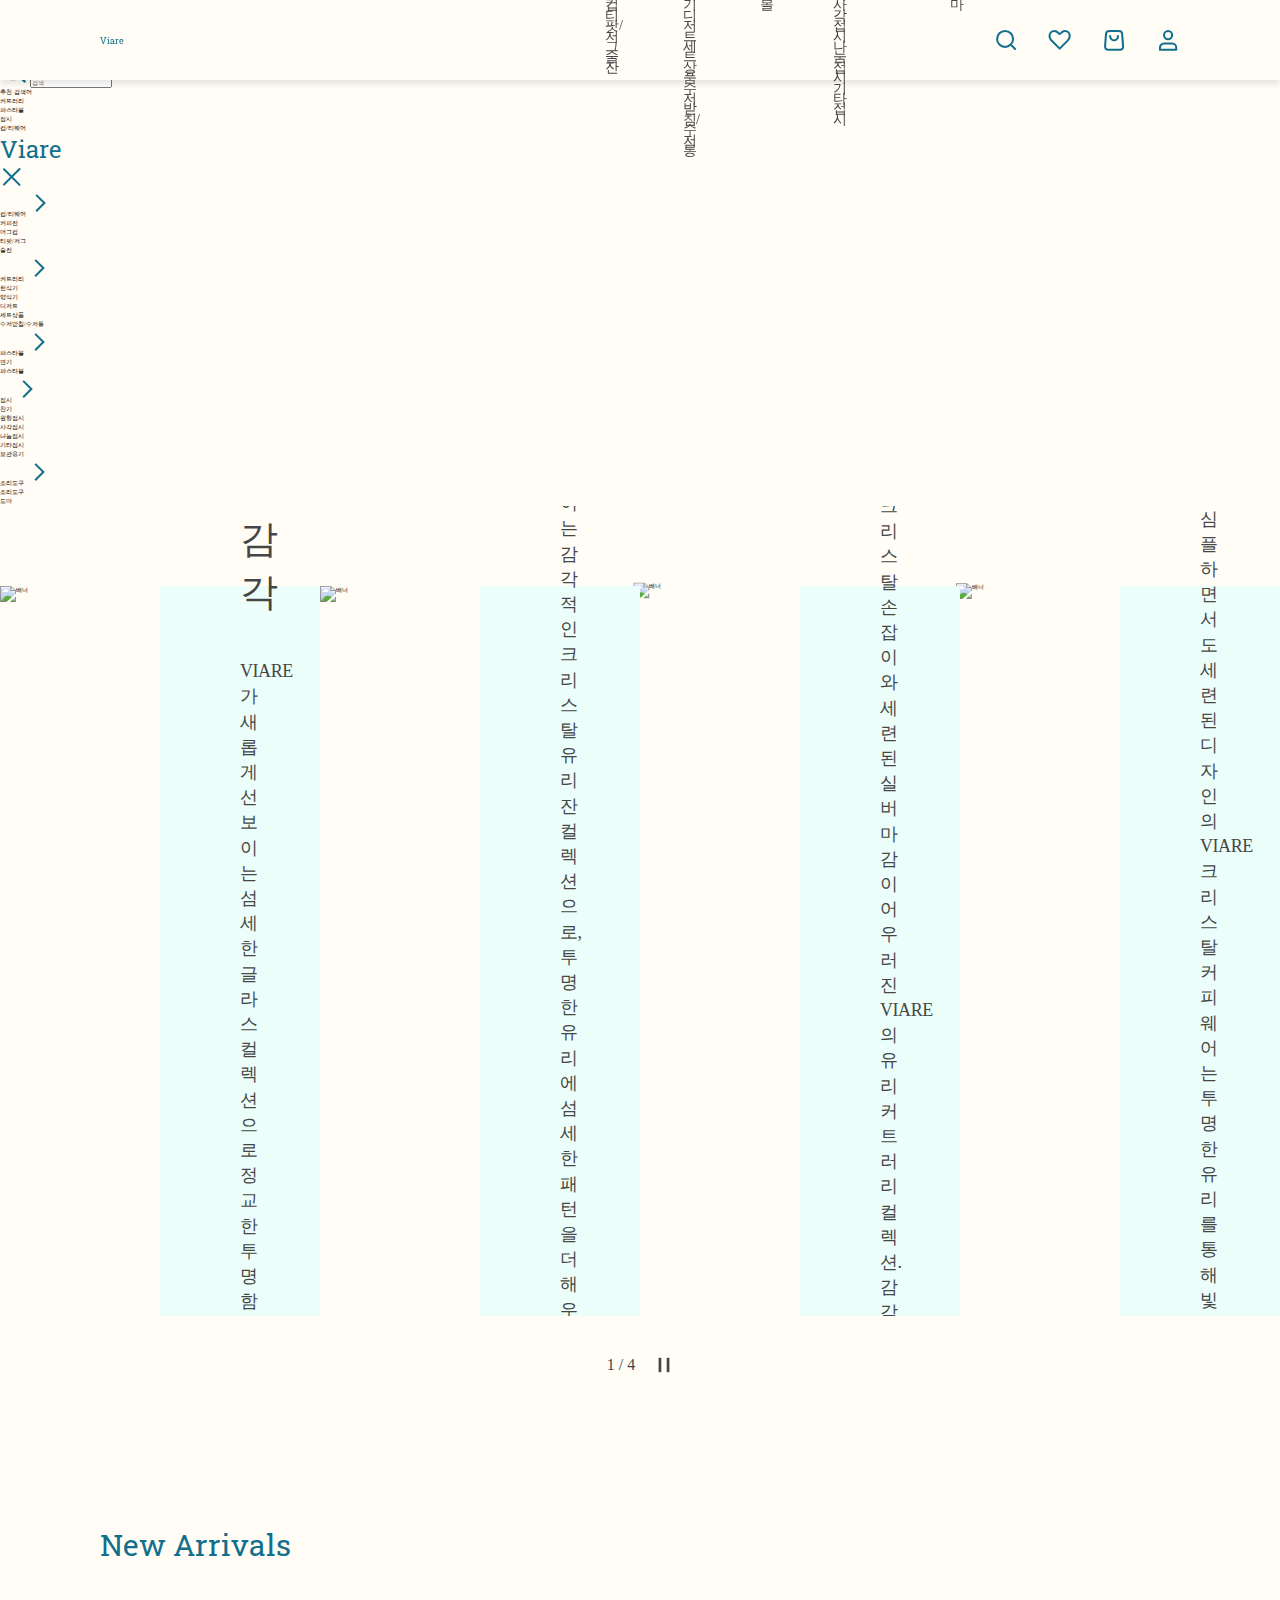
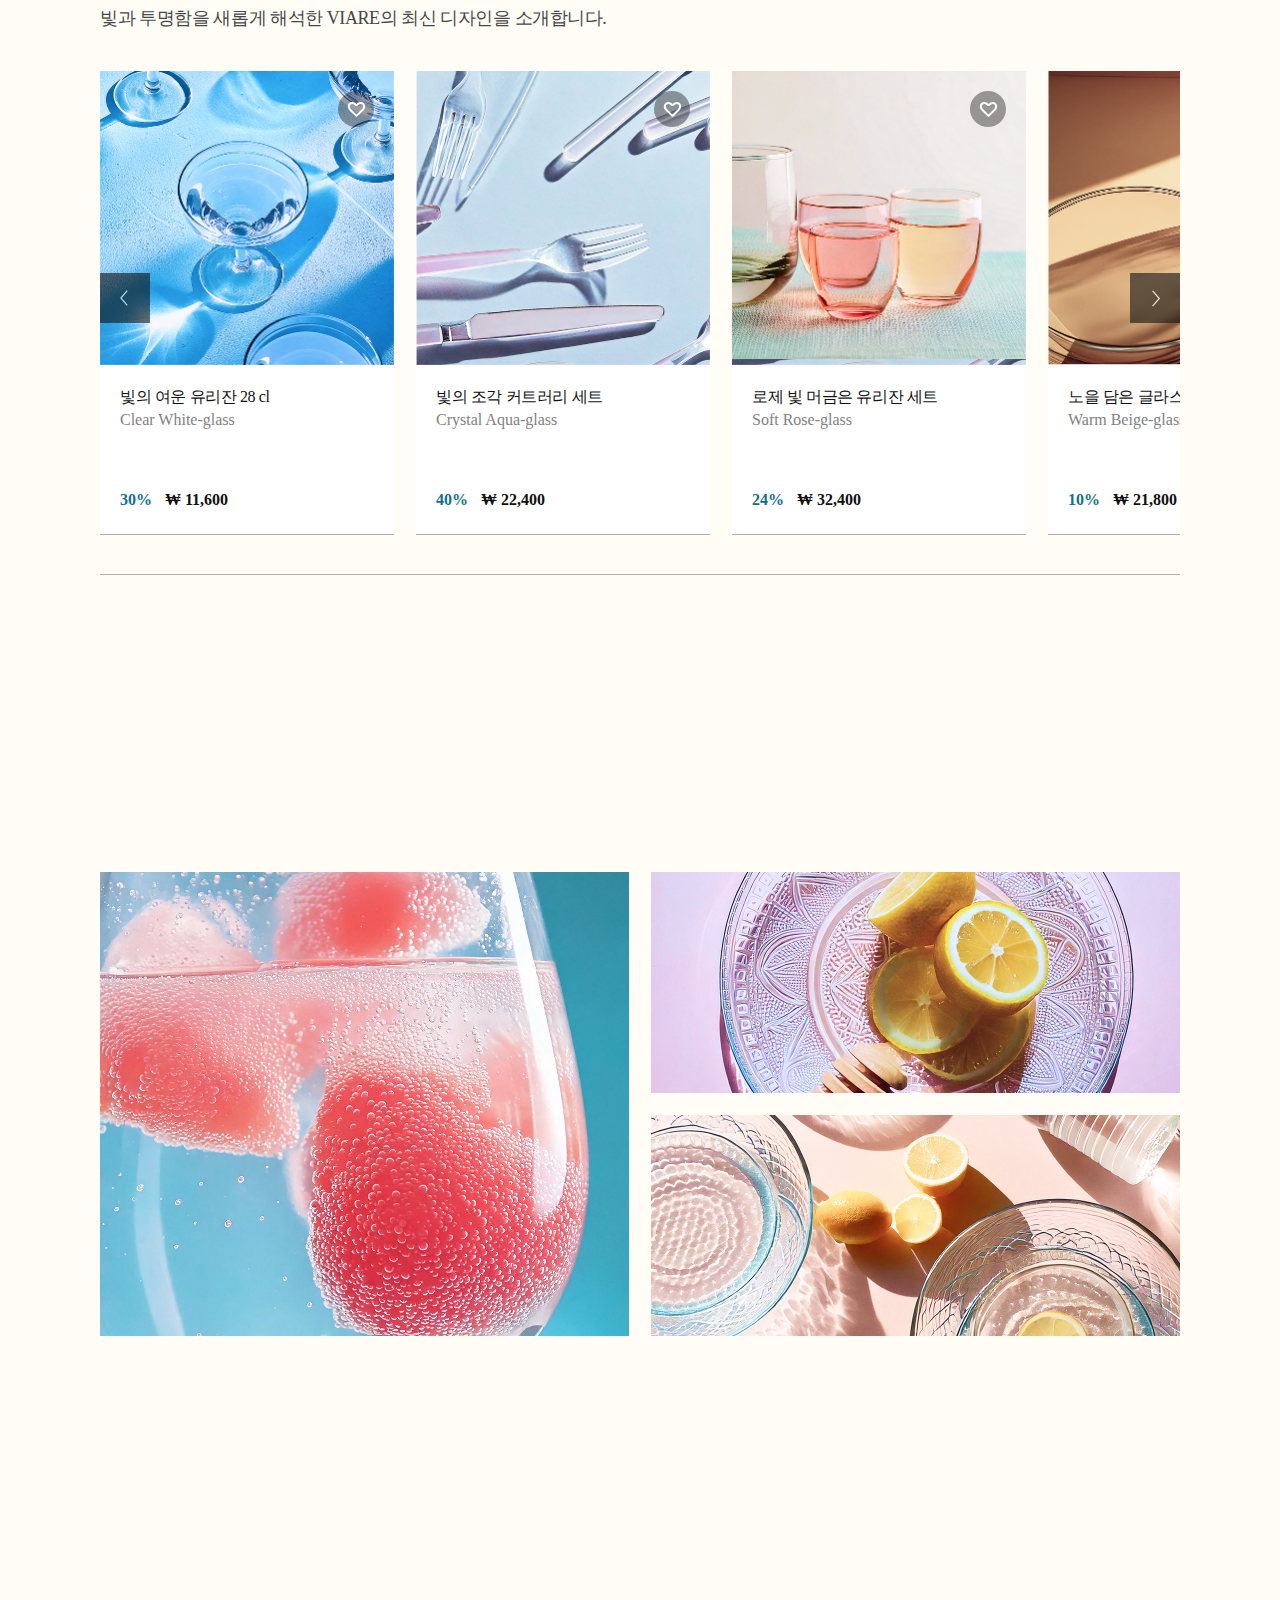
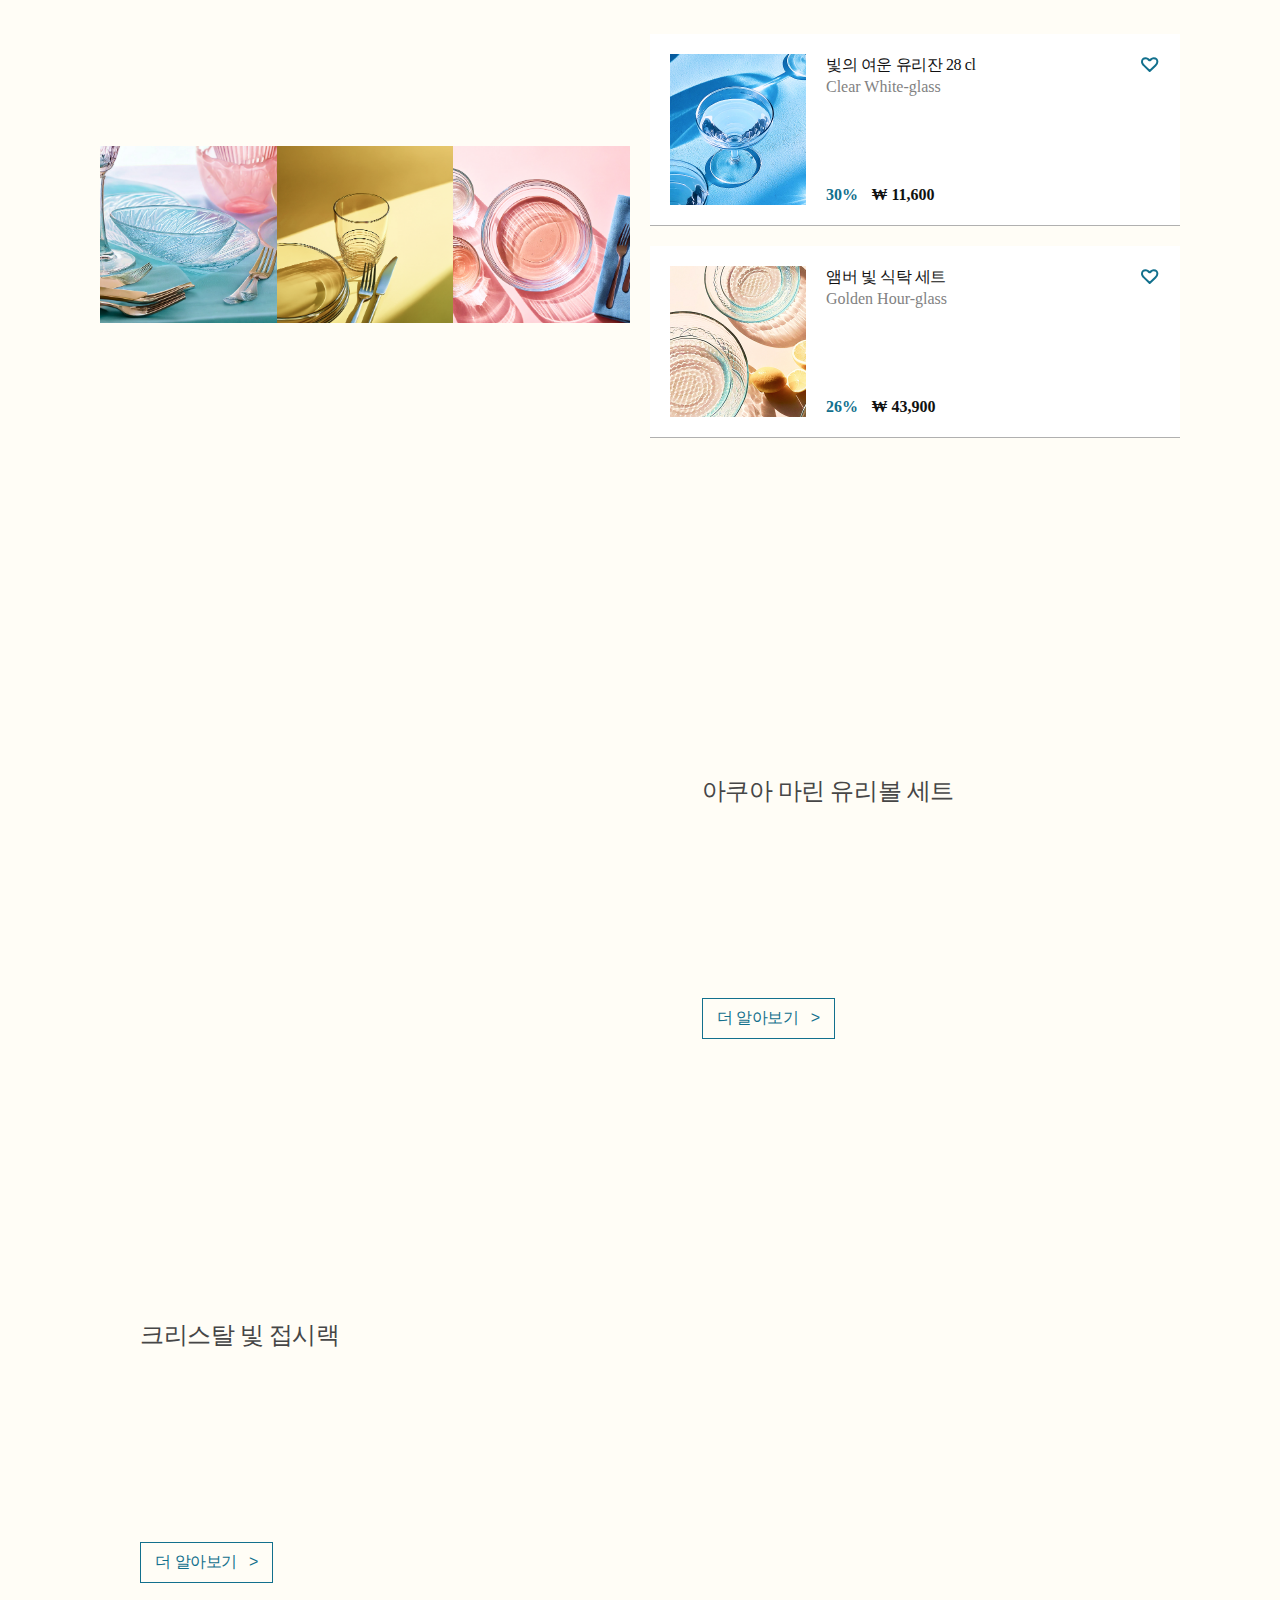
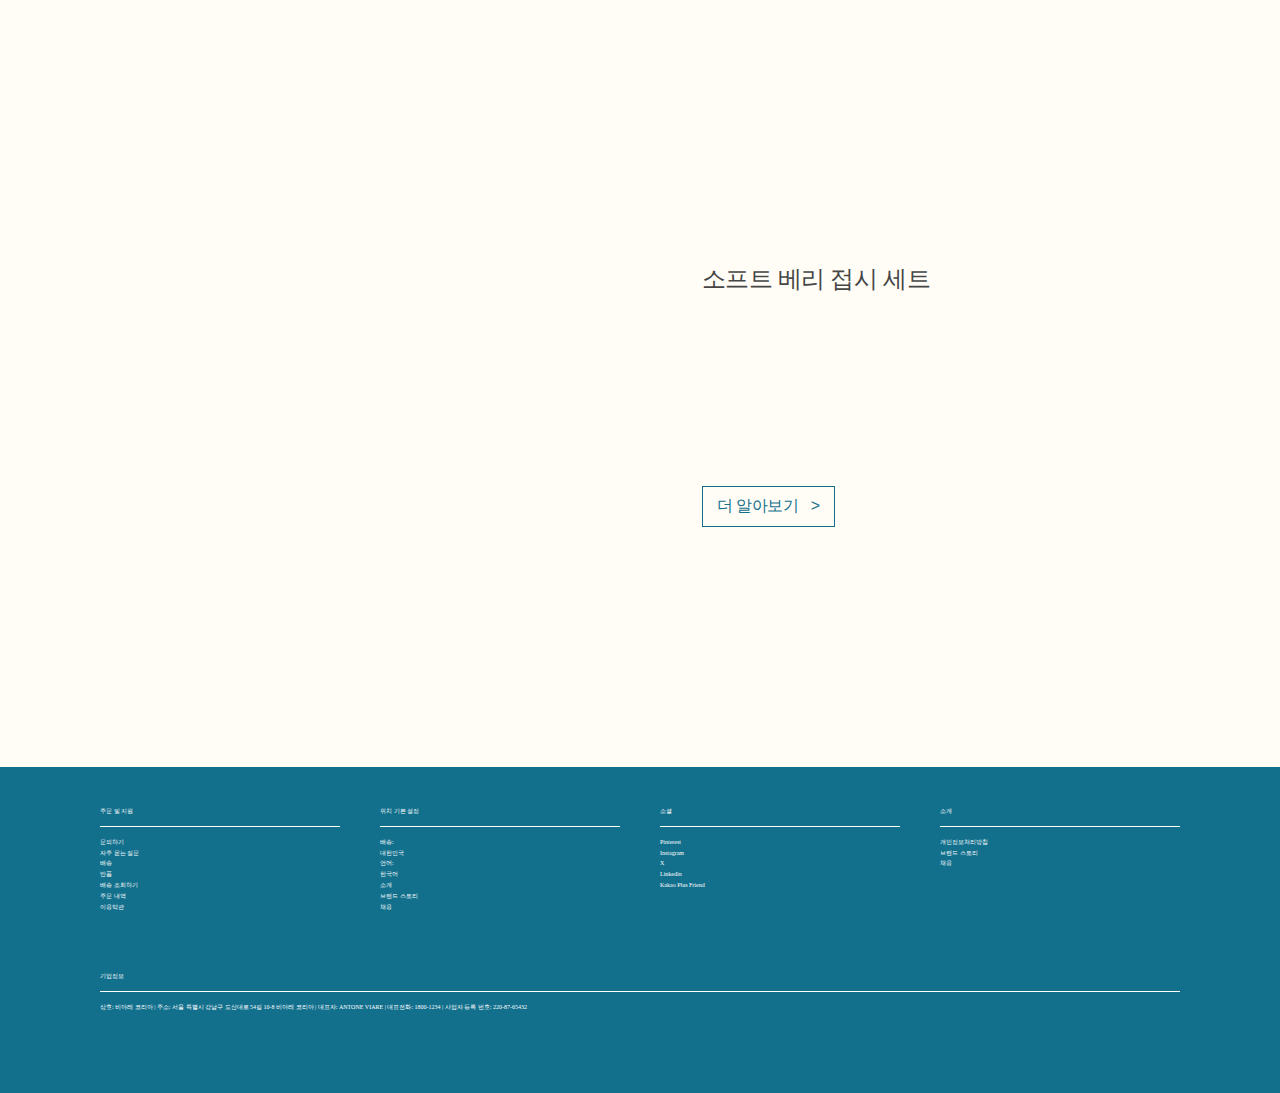
==== commit 8725d568: "Add files via upload" ====
--- a/index.html
+++ b/index.html
@@ -4,9 +4,9 @@
     <meta charset="UTF-8" />
     <meta name="viewport" content="width=device-width, initial-scale=1.0" />
     <title>VIARE | 투명함 속에서 빛나는 감각</title>
-    <script src="https://code.jquery.com/jquery-3.6.0.min.js"></script>
+
     <!-- favicon -->
-    <link rel="shortcut icon" type="image/x-icon" href="favicon.ico?v=2">
+    <link rel="shortcut icon" type="image/x-icon" href="favicon.ico?v=2" />
     <!-- aos css-->
     <link href="https://unpkg.com/aos@2.3.1/dist/aos.css" rel="stylesheet" />
     <!-- 슬라이더 css -->
@@ -18,10 +18,102 @@
     <!-- css -->
     <link rel="stylesheet" href="./CSS/index.css" />
     <link rel="stylesheet" href="./CSS/00_style.css" />
-
   </head>
   <body>
     <div id="page">
+      <!-- search box -->
+      <div class="searchbox">
+        <div class="searchbox-icon">
+          <div>
+            <a href="index.html"><p class="logo-scroll">Viare</p></a>
+          </div>
+          <div>
+            <a href="#none"><img src="./img/x_icon.svg" alt="닫기" /></a>
+          </div>
+        </div>
+        <div class="searchbox-input">
+          <img src="./img/돋보기icon.svg" alt="검색" />
+          <input type="text" placeholder="검색" />
+        </div>
+        <ul>
+          <li class="b">추천 검색어</li>
+          <li>커트러리</li>
+          <li>파스타볼</li>
+          <li>접시</li>
+          <li>컵/티웨어</li>
+        </ul>
+      </div>
+      <!-- list box-->
+      <div class="listbox">
+        <div class="listbox-icon">
+          <div>
+            <a href="index.html"><p class="logo-scroll">Viare</p></a>
+          </div>
+          <div>
+            <a href="#none"><img src="./img/x_icon.svg" alt="닫기" /></a>
+          </div>
+        </div>
+        <ul class="listbox-ul">
+          <li>
+            <a href="#none"
+              >컵/티웨어 <img class="list-arrow" src="./img/더알아보기icon.svg" alt="바로가기"
+            /></a>
+            <ul class="listbox-ul-sub">
+              <li><a href="#none">커피잔</a></li>
+              <li><a href="#none">머그컵</a></li>
+              <li><a href="#none">티팟/저그</a></li>
+              <li><a href="#none">술잔</a></li>
+            </ul>
+          </li>
+
+          <li>
+            <a href="#none"
+              >커트러리 <img class="list-arrow" src="./img/더알아보기icon.svg" alt="바로가기"
+            /></a>
+            <ul class="listbox-ul-sub">
+              <li><a href="#none">한식기</a></li>
+              <li><a href="#none">양식기</a></li>
+              <li><a href="#none">디저트</a></li>
+              <li><a href="#none">세트상품</a></li>
+              <li><a href="#none">수저받침/수저통</a></li>
+            </ul>
+          </li>
+          <li>
+            <a href="#none"
+              >파스타볼 <img class="list-arrow" src="./img/더알아보기icon.svg" alt="바로가기"
+            /></a>
+            <ul class="listbox-ul-sub">
+              <li><a href="#none">면기</a></li>
+              <li><a href="#none">파스타볼</a></li>
+            </ul>
+          </li>
+          <li>
+            <a href="#none"
+              >접시 <img class="list-arrow" src="./img/더알아보기icon.svg" alt="바로가기"
+            /></a>
+            <ul class="listbox-ul-sub">
+              <li><a href="#none">찬기</a></li>
+              <li><a href="#none">원형접시</a></li>
+              <li><a href="#none">사각접시</a></li>
+              <li><a href="#none">나눔접시</a></li>
+              <li><a href="#none">기타접시</a></li>
+            </ul>
+          </li>
+          <li>
+            <a href="#none"
+              >보관용기</a>
+          </li>
+          <li>
+            <a href="#none"
+              >조리도구 <img class="list-arrow" src="./img/더알아보기icon.svg" alt="바로가기"
+            /></a>
+            <ul class="listbox-ul-sub">
+              <li><a href="#none">조리도구</a></li>
+              <li><a href="#none">도마</a></li>
+            </ul>
+          </li>
+        </ul>
+      </div>
       <!-- gnb-->
       <div class="gnb">
         <div>
@@ -76,16 +168,46 @@
       </div>
       <!-- pc ver. gnb-->
       <div class="pc-gnb">
-        <div>
-          <a href="index.html"><p class="pc-logo">Viare</p></a>
+        <div class="pc-logo">
+          <a href="index.html"><p>Viare</p></a>
         </div>
         <ul class="pc-gnb-text">
-          <li><a href="#none">커트러리</a></li>
-          <li><a href="#none">파스타볼</a></li>
-          <li><a href="#none">접시</a></li>
-          <li><a href="#none">컵/티웨어</a></li>
+          <li><a href="#none">컵/티웨어</a>
+            <ul class="pc-gnb-sub">
+              <li><a href="#none">커피잔</a></li>
+              <li><a href="#none">머그컵</a></li>
+              <li><a href="#none">티팟/저그</a></li>
+              <li><a href="#none">술잔</a></li>
+            </ul>
+          </li>
+          <li><a href="#none">커트러리</a>
+            <ul class="pc-gnb-sub">
+              <li><a href="#none">한식기</a></li>
+              <li><a href="#none">양식기</a></li>
+              <li><a href="#none">디저트</a></li>
+              <li><a href="#none">세트상품</a></li>
+              <li><a href="#none">수저받침/수저통</a></li>
+            </ul>
+          </li>
+          <li><a href="#none">파스타볼</a>
+            <ul class="pc-gnb-sub">
+              <li><a href="#none">면기</a></li>
+              <li><a href="#none">파스타볼</a></li>
+            </ul></li>
+          <li><a href="#none">접시</a>
+            <ul class="pc-gnb-sub">
+              <li><a href="#none">찬기</a></li>
+              <li><a href="#none">원형접시</a></li>
+              <li><a href="#none">사각접시</a></li>
+              <li><a href="#none">나눔접시</a></li>
+              <li><a href="#none">기타접시</a></li>
+            </ul></li>
           <li><a href="#none">보관용기</a></li>
-          <li><a href="#none">조리도구</a></li>
+          <li><a href="#none">조리도구</a>
+            <ul class="pc-gnb-sub">
+              <li><a href="#none">조리도구</a></li>
+              <li><a href="#none">도마</a></li>
+            </ul></li>
         </ul>
         <ul class="pc-gnb-icon">
           <li>
@@ -111,7 +233,7 @@
         <!-- ---------------------------------------01----------->
         <div class="banner-container">
           <div class="main-img">
-            <img src="./img/full banner01.jpg" alt="배너" />
+            <img src="./img/fullbanner01.jpg" alt="배너" />
           </div>
 
           <div class="banner-right">
@@ -128,7 +250,7 @@
         <!-- ------------------------------------------------------ 02-->
         <div class="banner-container">
           <div>
-            <img src="./img/full banner02.jpg" alt="배너" />
+            <img src="./img/fullbanner02.jpg" alt="배너" />
           </div>
           <div class="banner-right">
             <p class="banner-text01 bannertx">
@@ -146,7 +268,7 @@
         <!-- ------------------------------------------------------ 03-->
         <div class="banner-container">
           <div>
-            <img class="main03" src="./img/full banner03.jpg" alt="배너" />
+            <img class="main03" src="./img/fullbanner03.jpg" alt="배너" />
           </div>
           <div class="banner-right">
             <p class="banner-text01 bannertx">비아레 크리스탈 커트러리</p>
@@ -162,7 +284,7 @@
         <!-- ------------------------------------------------------ 04-->
         <div class="banner-container">
           <div>
-            <img class="main04" src="./img/full banner04.jpg" alt="배너" />
+            <img class="main04" src="./img/fullbanner04.jpg" alt="배너" />
           </div>
           <div class="banner-right">
             <p class="banner-text01 bannertx">비아레 글라스 커피웨어</p>
@@ -176,10 +298,9 @@
           </div>
         </div>
       </div>
-      
+
       <!-- 슬라이드 숫자 + 플레이버튼 컨테이너 -->
       <div class="slider-controls">
-        </button>
         <span class="slick-slide-number">1 / 4</span>
         <button class="playbtn">
           <img src="./img/stop_icon.svg" alt="멈춤" />
@@ -188,118 +309,125 @@
       <!-- 컨텐츠 박스 -->
       <section>
         <!-- New Arrivals -->
-         
         <div class="content">
           <h1 class="content-name">New Arrivals</h1>
-          <p class="content-text"
-          >
+          <p class="content-text">
             빛과 투명함을 새롭게 해석한 VIARE의 최신 디자인을 소개합니다.
           </p>
           <div class="card-slider-container">
-            <button class="card-prev"><img src="./img/배너_왼_wh_icon.svg" alt="이전"></button>
-          <!-- 세로형 카드 -->
-          <div class="card01-section">
-            <div class="card01">
-              <div>
-                <div class="wh-like-icon">
-                  <a href="#none"
-                    ><img src="./img/좋아요비활성_wh_icon.svg" alt="좋아요"
-                  /></a>
-                </div>
-                <img src="./img/빛의여운.jpg" alt="빛의 여운 유리잔" />
-              </div>
-              <div class="card-text">
-                <p class="card-name">빛의 여운 유리잔 28 cl</p>
-                <p class="card-color">Clear White-glass</p>
-                <p class="card-per">30%</p>
-                <p class="card-won">₩ 11,600</p>
-              </div>
-            </div>
-            <div class="card01">
-              <div>
-                <div class="wh-like-icon">
-                  <a href="#none"
-                    ><img src="./img/좋아요비활성_wh_icon.svg" alt="좋아요"
-                  /></a>
-                </div>
-                <img src="./img/빛의조각.jpg" alt="빛의 조각 커트러리 세트" />
-              </div>
-              <div class="card-text">
-                <p class="card-name">빛의 조각 커트러리 세트</p>
-                <p class="card-color">Crystal Aqua-glass</p>
-                <p class="card-per">40%</p>
-                <p class="card-won">₩ 22,400</p>
-              </div>
-            </div>
-            <div class="card01">
-              <div>
-                <div class="wh-like-icon">
-                  <a href="#none"
-                    ><img src="./img/좋아요비활성_wh_icon.svg" alt="좋아요"
-                  /></a>
-                </div>
-                <img src="./img/로제빛.jpg" alt="로제 빛 머금은 유리잔 세트" />
-              </div>
-              <div class="card-text">
-                <p class="card-name">로제 빛 머금은 유리잔 세트</p>
-                <p class="card-color">Soft Rose-glass</p>
-                <p class="card-per">24%</p>
-                <p class="card-won">₩ 32,400</p>
-              </div>
-            </div>
-            <div class="card01">
-              <div>
-                <div class="wh-like-icon">
-                  <a href="#none"
-                    ><img src="./img/좋아요비활성_wh_icon.svg" alt="좋아요"
-                  /></a>
-                </div>
-                <img src="./img/노을.jpg" alt="노을 담은 글라스 세트" />
-              </div>
-              <div class="card-text">
-                <p class="card-name">노을 담은 글라스 세트</p>
-                <p class="card-color">Warm Beige-glass</p>
-                <p class="card-per">10%</p>
-                <p class="card-won">₩ 21,800</p>
-              </div>
-            </div>
-            <div class="card01">
-              <div>
-                <div class="wh-like-icon">
-                  <a href="#none"
-                    ><img src="./img/좋아요비활성_wh_icon.svg" alt="좋아요"
-                  /></a>
-                </div>
-                <img src="/img/블루 크리스탈.jpg" alt="블루 크리스탈 볼 세트" />
-              </div>
-              <div class="card-text">
-                <p class="card-name">블루 크리스탈 볼 세트</p>
-                <p class="card-color">Crystal Blue-glass</p>
-                <p class="card-per">20%</p>
-                <p class="card-won">₩ 27,600</p>
-              </div>
-            </div>
-            <div class="card01">
-              <div>
-                <div class="wh-like-icon">
-                  <a href="#none"
-                    ><img src="./img/좋아요비활성_wh_icon.svg" alt="좋아요"
-                  /></a>
-                </div>
-                <img src="./img/핑크빛 글라스.jpg" alt="은은한 핑크빛 글라스 세트" />
-              </div>
-              <div class="card-text">
-                <p class="card-name">은은한 핑크빛 글라스 세트</p>
-                <p class="card-color">Soft Pink-glass</p>
-                <p class="card-per">15%</p>
-                <p class="card-won">₩ 24,900</p>
-              </div>
-            </div>
-          </div>
-        
-        <button class="card-next"><img src="./img/배너_오_wh_icon.svg" alt="다음"></button>
-      </div>
-    </div>
+            <button class="card-prev">
+              <img src="./img/배너_왼_wh_icon.svg" alt="이전" />
+            </button>
+            <!-- 세로형 카드 -->
+            <div class="card01-section">
+              <div class="card01">
+                <div>
+                  <div class="wh-like-icon">
+                    <a href="#none"
+                      ><img src="./img/좋아요비활성_wh_icon.svg" alt="좋아요"
+                    /></a>
+                  </div>
+                  <img src="./img/빛의여운.jpg" alt="빛의 여운 유리잔" />
+                </div>
+                <div class="card-text">
+                  <p class="card-name">빛의 여운 유리잔 28 cl</p>
+                  <p class="card-color">Clear White-glass</p>
+                  <p class="card-per">30%</p>
+                  <p class="card-won">₩ 11,600</p>
+                </div>
+              </div>
+              <div class="card01">
+                <div>
+                  <div class="wh-like-icon">
+                    <a href="#none"
+                      ><img src="./img/좋아요비활성_wh_icon.svg" alt="좋아요"
+                    /></a>
+                  </div>
+                  <img src="./img/빛의조각.jpg" alt="빛의 조각 커트러리 세트" />
+                </div>
+                <div class="card-text">
+                  <p class="card-name">빛의 조각 커트러리 세트</p>
+                  <p class="card-color">Crystal Aqua-glass</p>
+                  <p class="card-per">40%</p>
+                  <p class="card-won">₩ 22,400</p>
+                </div>
+              </div>
+              <div class="card01">
+                <div>
+                  <div class="wh-like-icon">
+                    <a href="#none"
+                      ><img src="./img/좋아요비활성_wh_icon.svg" alt="좋아요"
+                    /></a>
+                  </div>
+                  <img
+                    src="./img/로제빛.jpg"
+                    alt="로제 빛 머금은 유리잔 세트"
+                  />
+                </div>
+                <div class="card-text">
+                  <p class="card-name">로제 빛 머금은 유리잔 세트</p>
+                  <p class="card-color">Soft Rose-glass</p>
+                  <p class="card-per">24%</p>
+                  <p class="card-won">₩ 32,400</p>
+                </div>
+              </div>
+              <div class="card01">
+                <div>
+                  <div class="wh-like-icon">
+                    <a href="#none"
+                      ><img src="./img/좋아요비활성_wh_icon.svg" alt="좋아요"
+                    /></a>
+                  </div>
+                  <img src="./img/노을.jpg" alt="노을 담은 글라스 세트" />
+                </div>
+                <div class="card-text">
+                  <p class="card-name">노을 담은 글라스 세트</p>
+                  <p class="card-color">Warm Beige-glass</p>
+                  <p class="card-per">10%</p>
+                  <p class="card-won">₩ 21,800</p>
+                </div>
+              </div>
+              <div class="card01">
+                <div>
+                  <div class="wh-like-icon">
+                    <a href="#none"
+                      ><img src="./img/좋아요비활성_wh_icon.svg" alt="좋아요"
+                    /></a>
+                  </div>
+                  <img src="./img/blue.jpg" alt="블루 크리스탈 볼 세트" />
+                </div>
+                <div class="card-text">
+                  <p class="card-name">블루 크리스탈 볼 세트</p>
+                  <p class="card-color">Crystal Blue-glass</p>
+                  <p class="card-per">20%</p>
+                  <p class="card-won">₩ 27,600</p>
+                </div>
+              </div>
+              <div class="card01">
+                <div>
+                  <div class="wh-like-icon">
+                    <a href="#none"
+                      ><img src="./img/좋아요비활성_wh_icon.svg" alt="좋아요"
+                    /></a>
+                  </div>
+                  <img
+                    src="./img/핑크빛글라스.jpg"
+                    alt="은은한 핑크빛 글라스 세트"
+                  />
+                </div>
+                <div class="card-text">
+                  <p class="card-name">은은한 핑크빛 글라스 세트</p>
+                  <p class="card-color">Soft Pink-glass</p>
+                  <p class="card-per">15%</p>
+                  <p class="card-won">₩ 24,900</p>
+                </div>
+              </div>
+            </div>
+            <button class="card-next">
+              <img src="./img/배너_오_wh_icon.svg" alt="다음" />
+            </button>
+          </div>
+        </div>
 
         <!-- Products -->
         <div class="content">
@@ -354,16 +482,6 @@
               <div><img src="./img/trending_01-02.jpg" alt="trending" /></div>
               <div><img src="./img/trending_01-03.jpg" alt="trending" /></div>
             </div>
-
-            <!--슬라이드 화살표 컨테이너 -->
-            <!-- <div class="slider-controls02">
-              <button class="custom-prev02">
-                <img src="./img/배너_왼_icon.svg" alt="이전" />
-              </button>
-              <button class="custom-next02">
-                <img src="./img/배너_오_icon.svg" alt="다음" />
-              </button>
-            </div> -->
             <!-- 가로형 카드 -->
             <div class="card02-section">
               <div class="card02-container">
@@ -448,8 +566,8 @@
                   data-aos-easing="ease-in-sine"
                   class="gift-caption"
                   >맑은 바다의 투명함을 담은 유리볼 세트입니다.<br />섬세한
-                  아쿠아 컬러와 부드러운 곡선 디자인으로 테이블 위에 신선한
-                  감각을 더해보세요.</span
+                  아쿠아 컬러와 부드러운 디자인으로 테이블 위 신선한 감각을
+                  더해보세요.</span
                 >
                 <button class="gift-bt">더 알아보기 &nbsp;&nbsp;></button>
               </div>
@@ -561,7 +679,7 @@
         </div>
       </footer>
     </div>
-
+    <script src="https://code.jquery.com/jquery-3.6.0.min.js"></script>
     <!-- 슬라이더 js -->
     <script
       type="text/javascript"
--- a/CSS/index.css
+++ b/CSS/index.css
@@ -1,5 +1,7 @@
 #page { font-size: 62.5%; width: 100vw; height: auto; margin: 0 auto; background-color: var(--ivoryGlow); } 
 
+
+  
 /* ------------------------------------메인 배너 슬라이드 영역 */
 
 /* 배너 위에 검은색 그라디언트 오버레이 */
@@ -144,7 +146,7 @@
 
 /* 인디케이터와 멈춤 버튼을 같은 라인에 배치 */
 
- .dots-container { position: absolute; bottom: 5%; left: 50%; transform: translateX(-50%); display: flex; justify-content: center; align-items: center; gap: 10px; } 
+ .dots-container { position: absolute; bottom: 7%; left: 50%; transform: translateX(-50%); display: flex; justify-content: center; align-items: center; gap: 10px; } 
 
 /* 도트 스타일 */
 .slick-dots { display: flex; gap: 10px; list-style: none; padding: 0; margin: 0; position: absolute; left:-30px;}
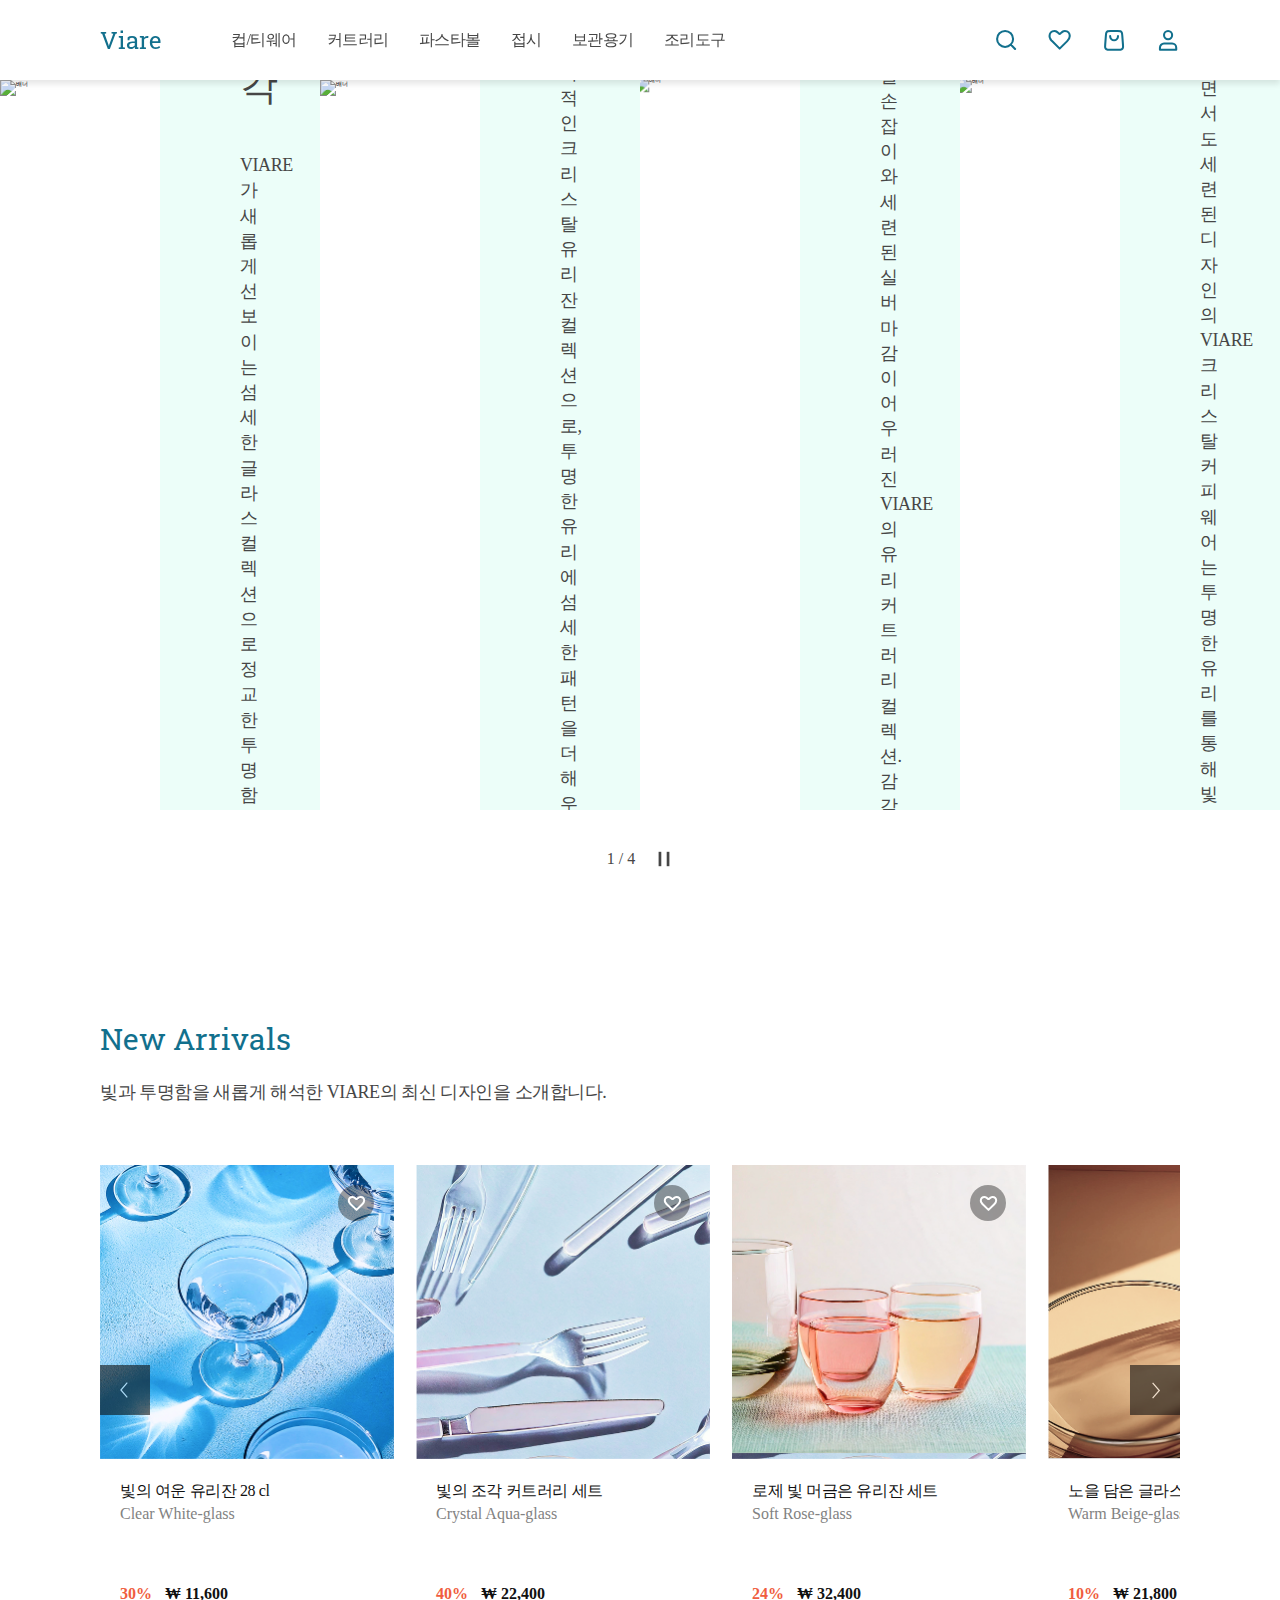
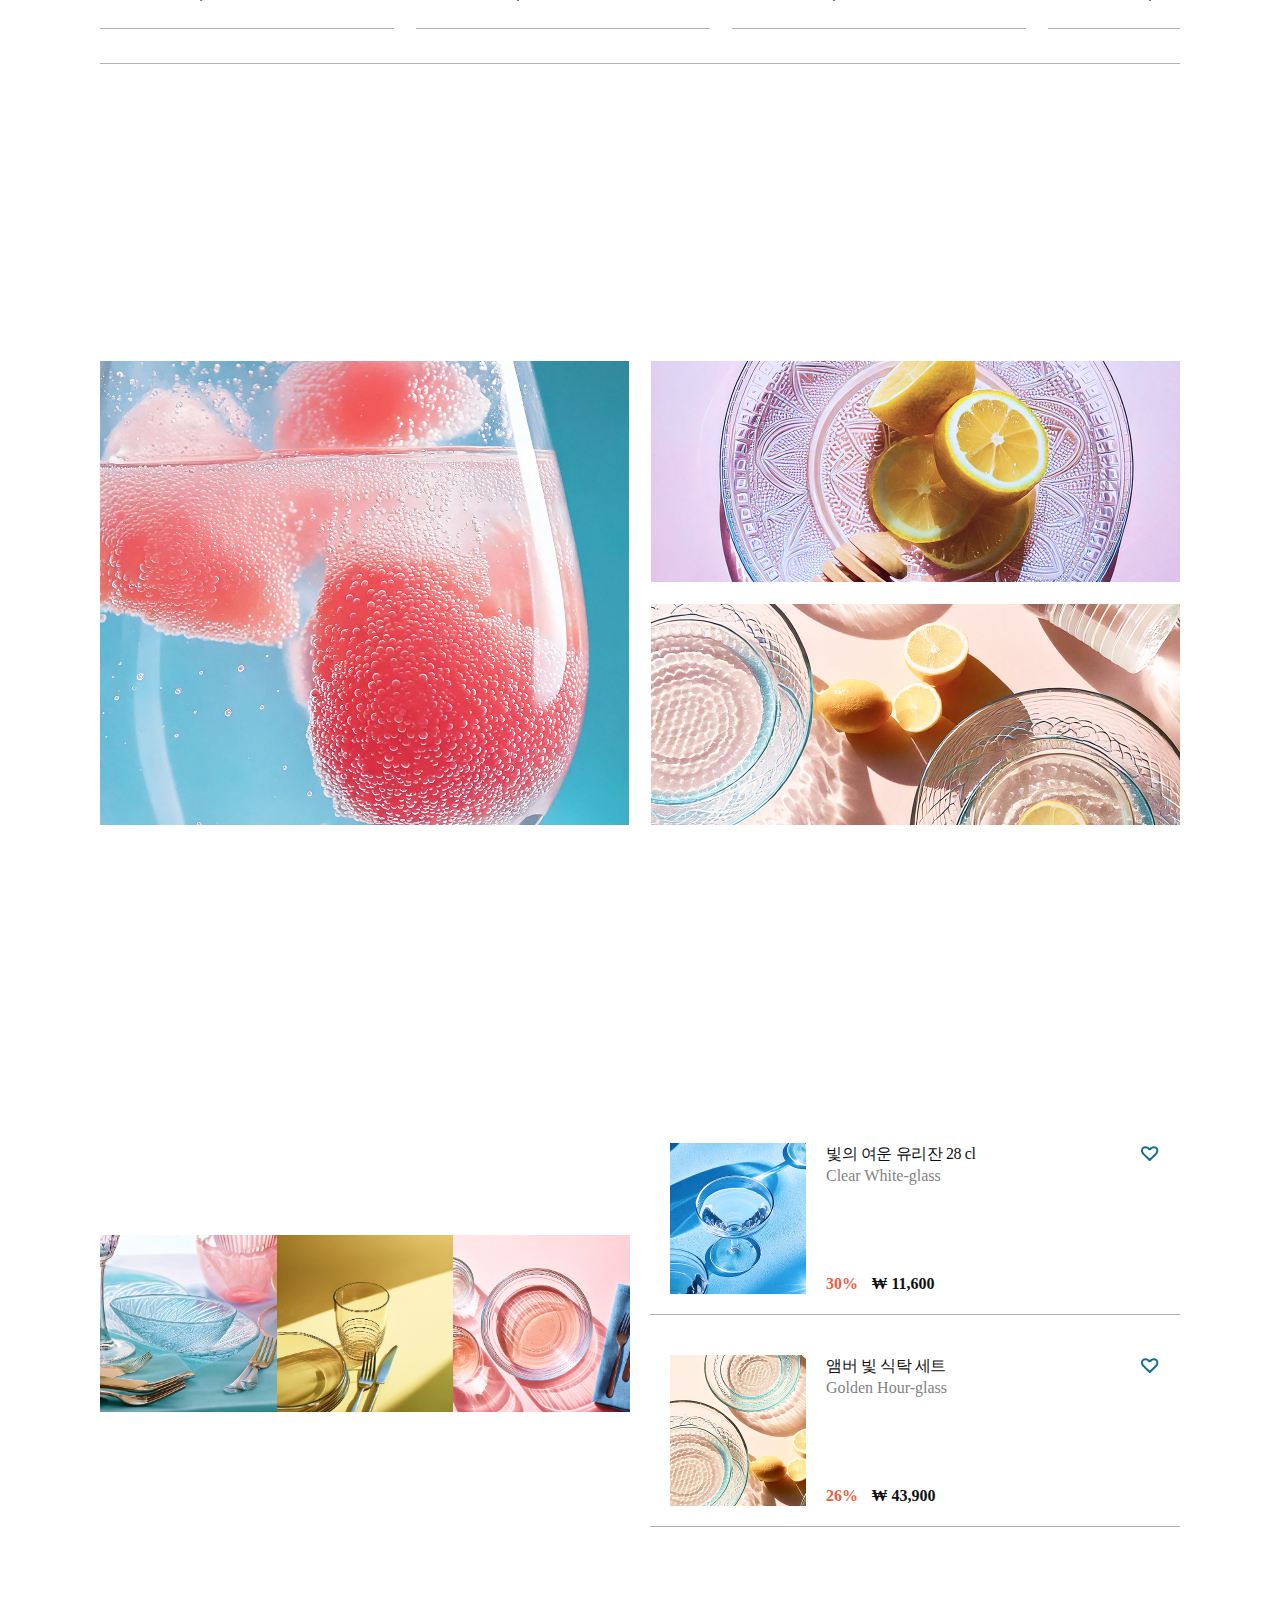
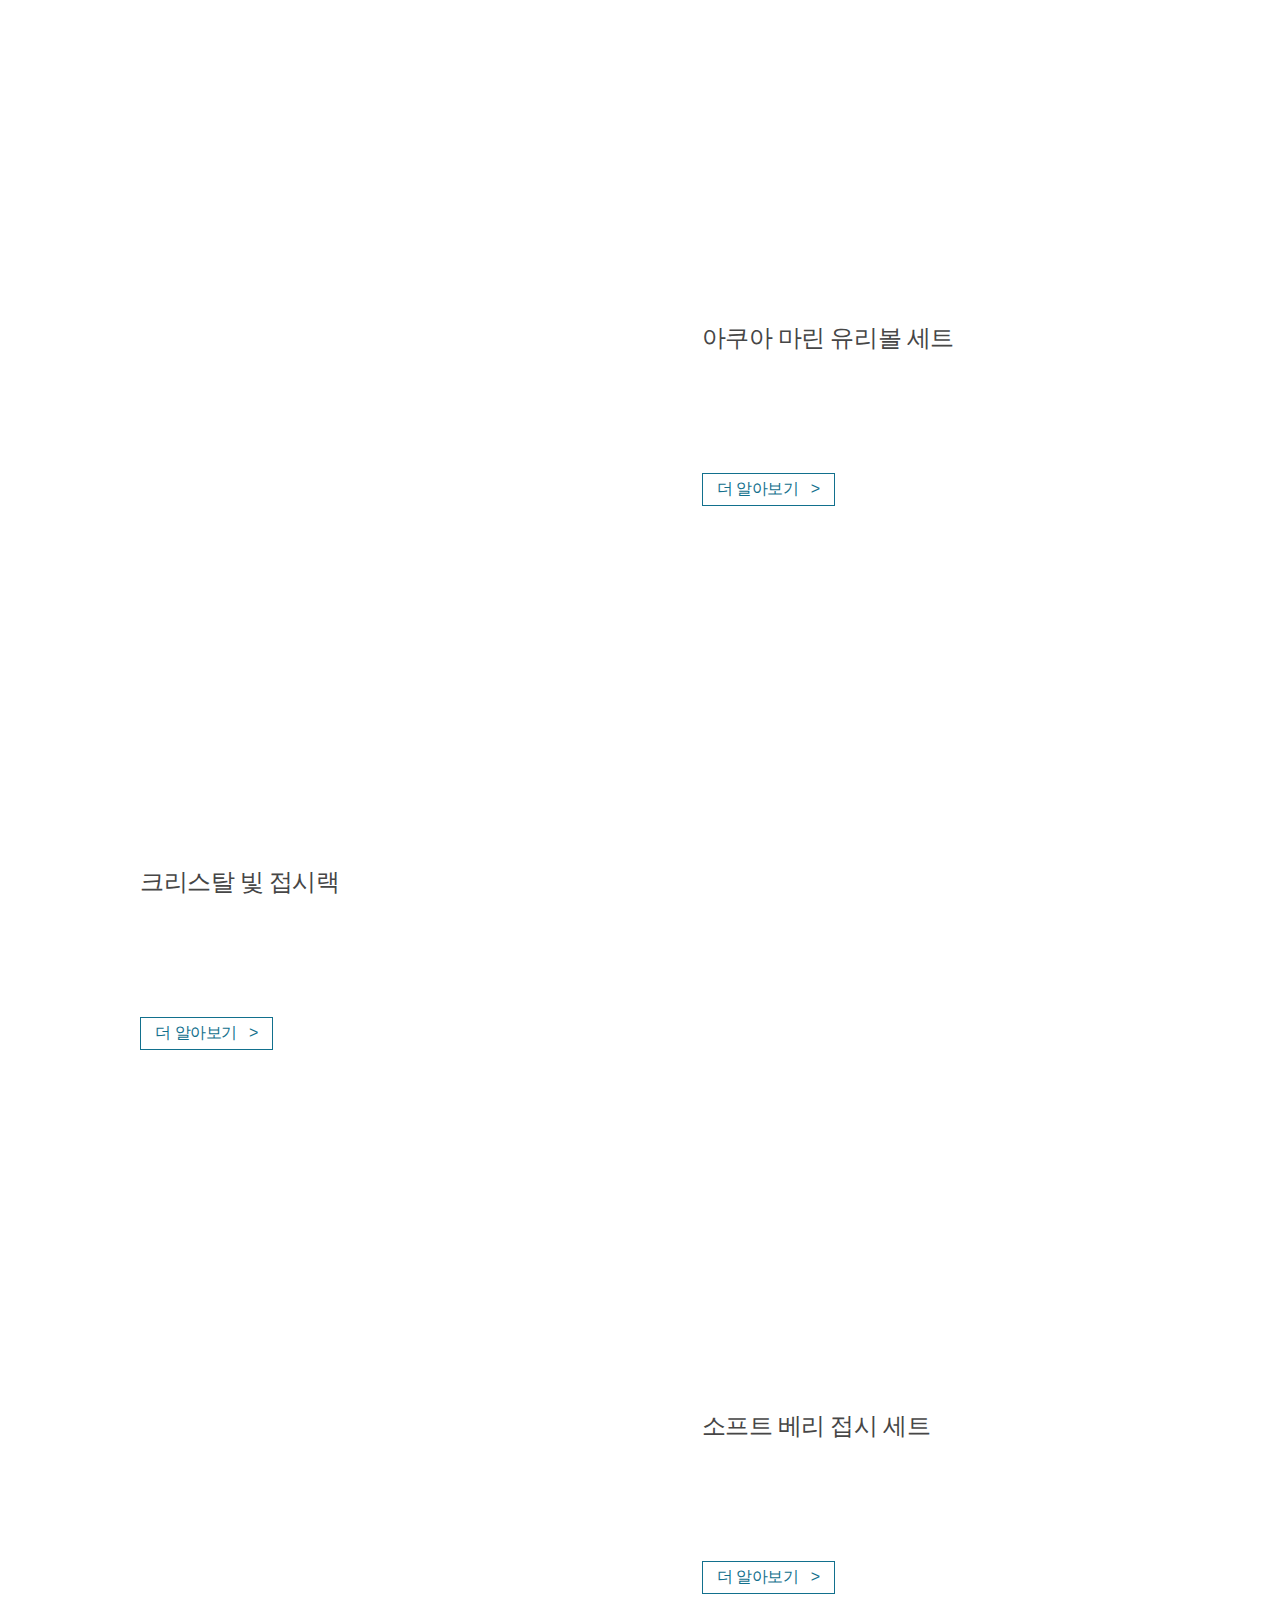
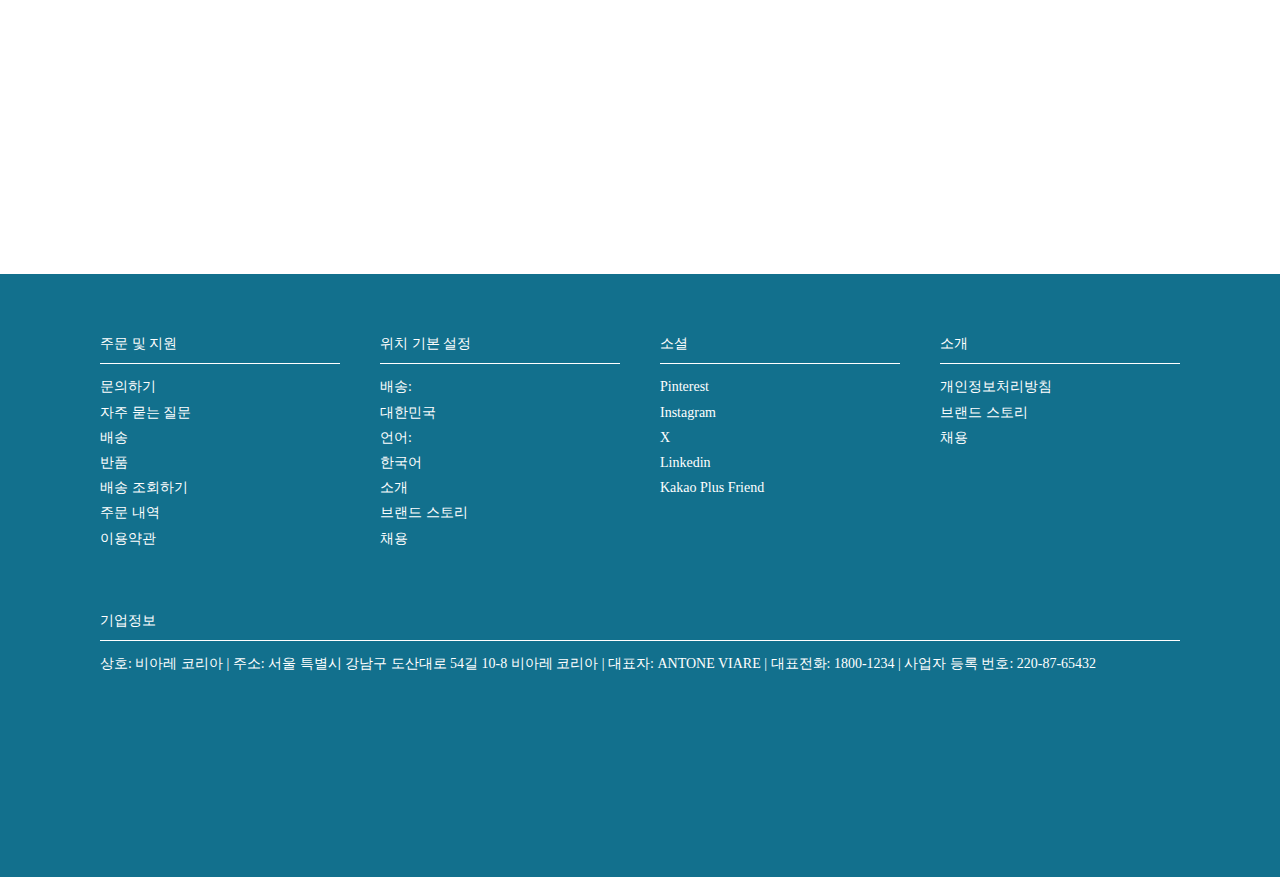
==== commit e709ac51: "Add files via upload" ====
--- a/index.html
+++ b/index.html
@@ -16,8 +16,8 @@
       href="//cdn.jsdelivr.net/npm/slick-carousel@1.8.1/slick/slick.css"
     />
     <!-- css -->
+    <link rel="stylesheet" href="./CSS/00_style.css" />
     <link rel="stylesheet" href="./CSS/index.css" />
-    <link rel="stylesheet" href="./CSS/00_style.css" />
   </head>
   <body>
     <div id="page">
@@ -327,10 +327,10 @@
                       ><img src="./img/좋아요비활성_wh_icon.svg" alt="좋아요"
                     /></a>
                   </div>
-                  <img src="./img/빛의여운.jpg" alt="빛의 여운 유리잔" />
+                  <img src="./img/빛의여운.jpg" alt="빛의 여운 유리잔" onclick="location.href='glass.html'"/>
                 </div>
                 <div class="card-text">
-                  <p class="card-name">빛의 여운 유리잔 28 cl</p>
+                  <p class="card-name" onclick="location.href='glass.html'">빛의 여운 유리잔 28 cl</p>
                   <p class="card-color">Clear White-glass</p>
                   <p class="card-per">30%</p>
                   <p class="card-won">₩ 11,600</p>
--- a/CSS/00_style.css
+++ b/CSS/00_style.css
@@ -12,9 +12,12 @@
     --Gray-90: rgba(70, 70, 70, 1);
     --Gray-80: rgba(130, 130, 130, 1);
     --Gray-70: rgba(176, 176, 176, 1);
-    --ivoryGlow: rgba(255, 253, 246, 1);
+    --Gray-50: rgba(247, 247, 247, 1);
+    --Ivory-Glow: rgba(255, 253, 246, 1);
     --Crystal-Teal:rgba(18, 112, 141, 1);
+    --Sunset-Orange:rgba(240, 93, 64, 1);
     --White: rgba(255, 255, 255, 1);
+    
     
 
 
@@ -36,4 +39,122 @@
     font-family: 'Pretendard-Regular';
 }
 a {text-decoration: none;color: var(--black);}
-li {display: block; list-style-type: none;}+li {display: block; list-style-type: none;}
+
+
+
+#page { font-size: 62.5%; width: 100vw; height: auto; margin: 0 auto; background-color: var(--White); } 
+
+/* -----------------------------------------------searchbox--- */
+.searchbox { position: fixed; left: 0; top: -300vh; margin: 0 auto; width: 100%; height: 100%; overflow: hidden; background-color:var(--White); z-index: 999999 !important; transition: top 0.7s ease-in-out; } 
+.searchbox-icon { display: flex; padding: 24px; justify-content: space-between; align-items: center; } 
+.searchbox-input { margin: 0 24px; padding: 10px; background-color: var(--White); display: flex; height: 44px; border-bottom:1px solid var(--Crystal-Teal); align-items: center; } 
+.searchbox-input img { width: 24px; height: 24px; } 
+.searchbox-input input { background: none; border: none; margin-left: 10px; font-size: 16px; letter-spacing: calc(16px * -0.025); width: 100%; height: 100%; color: var(--Gray-80); } 
+.searchbox-input input:focus { outline: none; color: var(--Black); } 
+.searchbox ul { margin:24px; } 
+.searchbox ul li { font-size: 16px; letter-spacing: calc(16px * -0.025); line-height: 200%; color: var(--Gray-90); } 
+.b { font-weight: 600; } 
+body.no-scroll { overflow: hidden; /* ✅ 검색창이 열릴 때 스크롤 제거 */ } 
+
+
+/* -----------------------------------------------list box-- */
+
+.listbox { position: fixed; left: 0; top: -300vh; margin: 0 auto; width: 100%; height: 100%; overflow: hidden; background-color:var(--White); z-index: 999999 !important; transition: top 0.7s ease-in-out; } 
+.listbox-icon { display: flex; padding: 24px; justify-content: space-between; align-items: center; } 
+.listbox-ul { padding: 0 24px; color: var(--Crystal-Teal); } 
+.listbox-ul li a { display: flex; justify-content: space-between; align-items: center; font-size: 18px; font-weight: 500; line-height: 300%; letter-spacing: calc(18px * -0.025); } 
+.listbox-ul li img { object-fit: cover; width: 20px; } 
+.listbox-ul-sub { padding-left: 14px; color: var(--Gray-90); display: none; } 
+.listbox-ul-sub li a { font-size: 16px; font-weight: 500; line-height: 250%; letter-spacing: calc(16px * -0.025); } 
+.listbox-ul-sub li a:hover { font-weight: 600; text-decoration: none; } 
+.listbox-ul li.open .listbox-ul-sub { display: block; } 
+.list-arrow { transition: transform 0.3s ease; } 
+.listbox-ul li.open .list-arrow { transform: rotate(90deg); } 
+
+
+/* ----------------------------------------------pc ver.-gnb--- */
+.pc-gnb { display: none; } 
+/* .pc-gnb-sub { display: none; } */
+
+/*-------------------------------------------footer---*/
+footer { width: 100%; background-color: var(--Crystal-Teal); color: var(--White); padding: 40px 24px 80px 24px; display: grid; grid-template-columns: repeat(3,1fr); gap: 20px; padding-bottom: 250px; } 
+footer >p { display: inline-block; padding-bottom: 10px; border-bottom: 1px solid var(--White); } 
+footer p { font-size: 14px; line-height: 140%; width: 100%; font-weight:500; display: inline-block; padding-bottom: 10px; border-bottom: 1px solid var(--White); } 
+
+footer ul { line-height: 180%; margin-top: 10px; } 
+footer ul li { font-size: 14px; line-height: 180%; } 
+footer ul li a { font-size: 14px; line-height: 180%; } 
+.ft05 h3 { font-size: 14px; line-height: 180%; } 
+
+.ft04 { margin-top: 20px; } 
+.ft05 { margin-top: 20px; grid-column: span 2; } 
+.ftend { font-weight:400; margin-top: 10px; } 
+
+
+
+/*TODO:-----------------------------------------태블릿-----*/
+
+@media screen and (min-width: 768px){
+
+   
+ .gnb { padding:48px; } 
+ .gnb-scroll ul { right: 48px; } 
+ .gnb-scroll {  padding:14px 48px 14px 48px !important; } 
+
+ footer { margin-top: 60px; padding: 40px 48px 180px 48px; } 
+
+}
+
+
+
+/*TODO:-----------------------------------------피씨-----*/
+
+
+@media screen and (min-width: 1024px) { 
+    .gnb { display: none; } 
+    .gnb-scroll { display: none !important; } 
+
+  
+     /* ----------------------------------pc-gnb-- */
+ .pc-gnb { display: flex; width: 100%; padding: 32px 100px; align-items: center; position: absolute; top: 0; left: 0; position: fixed; z-index: 99999; background-color:var(--White); height: 80px; box-shadow: 0px 4px 6px rgba(0, 0, 0, 0.1); } 
+ .pc-logo p { font-family: "Roboto Slab", serif; font-size: 24px; color: var(--Crystal-Teal); } 
+ .pc-logo { display: flex; align-items: center; width: 80px; } 
+ .pc-gnb-text {  display: none; align-items: center; width: 100%; margin-left: 4rem; letter-spacing: calc(20px * -0.025); color: var(--Gray-90); } 
+ .pc-gnb-text li {display: flex; align-items: center; padding-left: 30px; position: relative; line-height: 140%;} 
+ .pc-gnb-text li a { font-size: 16px; text-decoration: none; color: var(--Gray-90); font-weight: 500; position: relative; } 
+ .pc-gnb-icon { display: flex; justify-content: flex-end; margin-left: auto; } 
+ .pc-gnb-icon li { margin-left: 30px; } 
+ .pc-gnb-icon li img { width: 24px; height: 24px; } 
+ 
+  /* 🔥 언더라인 효과 (가상 요소) */
+  .pc-gnb-text li a::after { content: ""; position: absolute; left: 50%; /* 가운데에서 시작 */
+  bottom: -2px; width: 0; height: 2px; background-color: var(--Crystal-Teal); transition: width 0.3s ease-out, left 0.3s ease-out; } 
+  .pc-gnb-text li a:hover::after { width: 100%; left: 0; } 
+ 
+  .pc-gnb-sub { display: none; /* 처음에는 숨김 */
+  position: absolute; top: 100%; left: 0; background-color: var(--White); opacity: 0.9; width: 120px; /* 드롭다운 너비 */
+  padding: 10px 0; box-shadow: 0 4px 6px rgba(0, 0, 0, 0.1); /* 그림자 */}
+  
+  .pc-gnb-sub li { padding: 10px 30px; display: block; } 
+  
+  .pc-gnb-sub li a { color: var(--Gray-90); font-size: 14px; font-weight: 300; transition: color 0.3s ease; line-height: 140%; letter-spacing: calc(14px * -0.025); } 
+  
+  
+  /* ✅ 마우스 오버 시 드롭다운 표시 */
+  .pc-gnb-text li:hover .pc-gnb-sub { display: block; animation: dropdownFade 0.3s ease-in-out; } 
+  @keyframes dropdownFade { 
+  from { opacity: 0; transform: translateY(-30px); } 
+  to { opacity: 1; transform: translateY(0); } 
+  }
+ 
+ 
+
+
+ .pc-gnb-text {  display: flex;}
+
+ /* ----------------------------------footer-- */
+ footer { margin-top: 100px; padding: 60px 100px 200px 100px; grid-template-columns: repeat(4,1fr); gap: 40px; } 
+.ft04 { margin-top:0px; } 
+.ft05 { margin-top: 20px; grid-column: span 4; } 
+}--- a/CSS/index.css
+++ b/CSS/index.css
@@ -1,13 +1,10 @@
-#page { font-size: 62.5%; width: 100vw; height: auto; margin: 0 auto; background-color: var(--ivoryGlow); } 
-
-
-  
+
 /* ------------------------------------메인 배너 슬라이드 영역 */
 
 /* 배너 위에 검은색 그라디언트 오버레이 */
-.banner-slider::before { content: ""; position: absolute; top: 0; left: 0; width: 100%; height: 40vh; background: linear-gradient(to bottom, rgba(0, 0, 0, 0.2), rgba(0, 0, 0, 0)); /* 위에서 아래로 점점 사라지는 효과 */
+.banner-slider::before { content: ""; position: absolute; top: 0; left: 0; width: 100%; height: 40vh; background: linear-gradient(to bottom, rgba(0, 0, 0, 0.1), rgba(0, 0, 0, 0)); /* 위에서 아래로 점점 사라지는 효과 */
  z-index: 1; /* 배너 위로 올라오도록 설정 */ } 
-.banner-slider { cursor: pointer; width: 100%; height: 50vh; position: relative; overflow: hidden;} 
+.banner-slider { cursor: pointer; width: 100%; height: 50vh; position: relative; overflow: hidden; } 
 .banner-slider img { width: 100%; height: 50vh; object-fit: cover; } 
 .banner-right { display: none; } 
 /* --- 화살표 & 숫자를 감싼 컨테이너 --- */
@@ -31,6 +28,7 @@
 /* --- 플레이 버튼 스타일 --- */
 .playbtn { background:none; cursor: pointer; border: none; width: 18px; height: 18px; } 
 .playbtn img { width: 100%; max-width: 18px; height: 100%; } 
+
 /* -----------------------------------------------gnb--- */
 
 .gnb { width: 100%; padding:24px; display: flex; justify-content: space-between; align-items: center; position: absolute; top: 0; left: 0; z-index: 100; } 
@@ -43,7 +41,7 @@
  
 /* -----------------------------------------------gnb-scroll-- */
 
-.gnb-scroll { height: 60px; width: 100%; padding:14px 24px 14px 24px; display: flex; justify-content: space-between; align-items: center; position: relative; position: fixed; top: 0; left: 0; z-index: 9999; background-color: var(--ivoryGlow); box-shadow: 0px 4px 6px rgba(0, 0, 0, 0.1); display: none; } 
+.gnb-scroll { height: 60px; width: 100%; padding:14px 24px 14px 24px; display: flex; justify-content: space-between; align-items: center; position: relative; position: fixed; top: 0; left: 0; z-index: 9999; background-color: var(--White); box-shadow: 0px 4px 6px rgba(0, 0, 0, 0.1); display: none; } 
 .logo-scroll
  {
  font-family: "Roboto Slab", serif; font-size: 2.4rem; width: 100%; color: var(--Crystal-Teal); } 
@@ -51,43 +49,27 @@
 .gnb-scroll ul li { margin-left:20px; } 
 .gnb-scroll ul li img { width: 24px; height: 24px; } 
 
-/* ----------------------------------------------pc ver.-gnb--- */
-.pc-gnb { display: none; } 
-
-.pc-gnb-text li:hover { font-weight: 500; color: var(--Black); font-size: 2.4rem; } 
-
 /* -------------------------------------------------- */
 section { margin: 0 24px; } 
-.content { margin: 9rem 0; position: relative; } 
-.content-name { font-family: "Roboto Slab", serif; color: var(--Crystal-Teal); font-size: 2.4rem; font-weight: 400; line-height: 140%; margin-bottom: 1.3rem; } 
-.content-text { color: var(--Gray-90); font-size: 1.8rem; font-weight: 400; line-height: 140%; letter-spacing: calc(1.8rem * -0.025); margin-bottom: 1.7rem; } 
+.content { margin: 10rem 0; position: relative; } 
+.content-name { font-family: "Roboto Slab", serif; color: var(--Crystal-Teal); font-size: 2.4rem; font-weight: 400; line-height: 140%; margin-bottom: 2rem; } 
+.content-text { color: var(--Gray-90); font-size: 1.8rem; font-weight: 400; line-height: 140%; letter-spacing: calc(1.8rem * -0.025); margin-bottom: 3.5rem; } 
 /*---------------------------------------------- card01 */
-.card-slider-container{display: flex; position: relative; box-shadow: inset 0 -1px 0 0 var(--Gray-70); }
-.card-prev,.card-next {position: absolute; width: 50px; height: 50px; 
-    background:none; border: none; background-color: var(--Black);
-     opacity: 60%; display: flex; justify-content: center; align-items: center;
-    z-index: 300; top: 40%; transition: background 0.3s ease; cursor: pointer;}
- .card-prev img ,.card-next img {width: 20px; height: 20px;}
- .card-prev{left: 0;}
- .card-next{right: 0;}
- .card-prev:hover,.card-next:hover {opacity: 80%;}
+.card-slider-container { display: flex; position: relative; box-shadow: inset 0 -1px 0 0 var(--Gray-70); } 
+.card-prev,.card-next { position: absolute; width: 50px; height: 50px; background:none; border: none; background-color: var(--Black); opacity: 60%; display: flex; justify-content: center; align-items: center; z-index: 300; top: 40%; transition: background 0.3s ease; cursor: pointer; } 
+ .card-prev img ,.card-next img { width: 20px; height: 20px; } 
+ .card-prev { left: 0; } 
+ .card-next { right: 0; } 
+ .card-prev:hover,.card-next:hover { opacity: 80%; } 
 
 .card01-section { display: flex; gap: 22px !important; overflow-x: auto; /* 가로 스크롤 가능하게 설정 */
- white-space: nowrap;
- flex-wrap: nowrap; /* 넓이 강제 줄임 바꿈 방지 */
- padding-bottom: 40px; } 
+ white-space: nowrap; flex-wrap: nowrap; /* 넓이 강제 줄임 바꿈 방지 */
+ padding-bottom: 35px; } 
 
  /* ✅ 스크롤바 스타일 (크롬, 사파리) */
-.card01-section::-webkit-scrollbar {
-    height: 2px; /* 스크롤바 높이 */
-  }
-  .card01-section::-webkit-scrollbar-thumb {
-    background: var(--Crystal-Teal);
-    cursor: pointer;
-  }
-  .card01-section::-webkit-scrollbar-track {
-    background: transparent;
-  }
+.card01-section::-webkit-scrollbar { height: 2px; /* 스크롤바 높이 */ } 
+ .card01-section::-webkit-scrollbar-thumb { background: var(--Crystal-Teal); cursor: pointer; } 
+ .card01-section::-webkit-scrollbar-track { background: transparent; } 
 
 
 .card01 { cursor: pointer; background-color: var(--White); width: 220px; height: 346px; position: relative; border-bottom: 1px solid var(--Gray-70); } 
@@ -100,15 +82,15 @@
 .card-text p { line-height: 140%; } 
 .card-name { color: var(--Black); font-size: 1.6rem; letter-spacing: calc(1.6rem * -0.025); line-height: 140%; } 
 .card-color { color: var(--Gray-80); font-size: 1.6rem; margin-bottom: 20px; line-height: 140%; } 
-.card-text >.card-per { color: var(--Crystal-Teal); font-size: 1.6rem; font-weight: 600; margin-bottom: 20px; position: absolute; } 
+.card-text >.card-per { color: var(--Sunset-Orange); font-size: 1.6rem; font-weight: 600; margin-bottom: 20px; position: absolute; } 
 .card-text >.card-won { color: var(--Black); font-size: 1.6rem; font-weight: 600; margin-bottom: 20px; position: absolute; left: 65px; } 
 
 
 /* ---------------------------------block img--- */
-.block-section { width: 100%; height: 344px; display: flex; gap: 15px; } 
+.block-section { width: 100%; height: 344px; display: flex; gap: 22px; } 
 
 .block-left { cursor: pointer; width: 50%; height: 344px; } 
-.block-right-container { width: 50%; height: 344px; display: flex; flex-direction: column; gap: 15px; } 
+.block-right-container { width: 50%; height: 344px; display: flex; flex-direction: column; gap: 22px; } 
 .block-right { cursor: pointer; height: calc(344px / 2); } 
 .block-section img { width: 100%; height: 100%; object-fit: cover; /* 비율 유지하며 div를 꽉 채우기 */
  display: block; } 
@@ -149,15 +131,14 @@
  .dots-container { position: absolute; bottom: 7%; left: 50%; transform: translateX(-50%); display: flex; justify-content: center; align-items: center; gap: 10px; } 
 
 /* 도트 스타일 */
-.slick-dots { display: flex; gap: 10px; list-style: none; padding: 0; margin: 0; position: absolute; left:-30px;}
- 
- .slick-dots li { width: 10px; height: 10px; background: var(--Black); opacity: 0.7; border-radius: 50%; cursor: pointer; transition: background 0.3s; text-indent: -999999px; /* 숫자 숨기기 */
-}
+.slick-dots { display: flex; gap: 10px; list-style: none; padding: 0; margin: 0; position: absolute; left:-30px; } 
+ 
+ .slick-dots li { width: 10px; height: 10px; background: var(--Black); opacity: 0.7; border-radius: 50%; cursor: pointer; transition: background 0.3s; text-indent: -999999px; /* 숫자 숨기기 */ } 
  
  .slick-dots .slick-active { background:var(--White); } 
  
  /* 멈춤 버튼 스타일 */
- .playbtn-tr { background: none; border: none; cursor: pointer; padding: 0; display: flex; align-items: center; position: absolute; left:30px;}
+ .playbtn-tr { background: none; border: none; cursor: pointer; padding: 0; display: flex; align-items: center; position: absolute; left:30px; } 
  
  .playbtn-tr img { width: 18px; height: 18px; } 
 /*---------------------------------------------- card02 */
@@ -170,10 +151,10 @@
 
 .like-icon img { width: 20px; height: 20px; } 
 
-.card02-text .card-per { color: var(--Crystal-Teal); font-size: 1.6rem; font-weight: 600; display:inline-block; margin-top: 15px; } 
+.card02-text .card-per { color: var(--Sunset-Orange); font-size: 1.6rem; font-weight: 600; display:inline-block; margin-top: 15px; } 
 .card02-text .card-won { color: var(--Black); font-size: 1.6rem; font-weight: 600; margin-left: 10px; display: inline-block; } 
 /*----------------------------------------------gift */
-.gift-container { width: 100%; display: flex; flex-direction: column; justify-content: center; align-items: center; margin-bottom: 40px; } 
+.gift-container { width: 100%; display: flex; flex-direction: column; justify-content: center; align-items: center; margin-bottom: 50px; } 
 .gift-img { width: 100%; height: 344px; } 
 .gift-img img { width: 100%; height: 100%; object-fit: cover; /* 비율 유지하며 div를 꽉 채우기 */
  display: block; } 
@@ -184,70 +165,48 @@
 
 .gift-tx-container { width: 100%; display: flex; justify-content: center; align-items: center; flex-direction: column; } 
 .gift-name { color: var(--Gray-90); width: 24%; margin: 20px; display: flex; text-align: center; font-size: 1.8rem; font-weight: 500; letter-spacing: calc(1.8rem * -0.025); line-height: 140%; } 
-.gift-bt { cursor: pointer; width: 133px; height: 41px; font-size: 1.6rem; letter-spacing: calc(1.6rem * -0.025); line-height: 140%; border: 1px solid var(--Crystal-Teal); background-color: var(--ivoryGlow); border-radius: 0; display: flex; justify-content: center; align-items: center; color: var(--Crystal-Teal); transition: background-color 0.4s ease, color 0.4s ease; } 
+.gift-bt { cursor: pointer; width: 133px; height: 41px; font-size: 1.6rem; letter-spacing: calc(1.6rem * -0.025); line-height: 140%; border: 1px solid var(--Crystal-Teal); background-color: var(--White); border-radius: 0; display: flex; justify-content: center; align-items: center; color: var(--Crystal-Teal); transition: background-color 0.4s ease, color 0.4s ease; } 
 .gift-bt:hover { background-color: var(--Crystal-Teal); color: var(--White); } 
 
 .gift-caption { display: none; } 
-/*-------------------------------------------footer---*/
-footer { width: 100%; background-color: var(--Crystal-Teal); color: var(--White); padding: 40px 24px 80px 24px; display: grid; grid-template-columns: repeat(3,1fr); gap: 20px; padding-bottom: 250px; } 
-footer >p { font-size: 1.4rem; display: inline-block; padding-bottom: 10px; border-bottom: 1px solid var(--White); line-height: 140%; } 
-footer p { width: 100%; font-weight:500; display: inline-block; padding-bottom: 10px; border-bottom: 1px solid var(--White); } 
-
-footer ul { line-height: 180%; margin-top: 10px; } 
-
-footer >ul >li { font-size: 1.4rem; } 
-
-.ft04 { margin-top: 20px; } 
-.ft05 { margin-top: 20px; grid-column: span 2; } 
-.ftend { line-height: 180%; font-weight:400; margin-top: 10px; } 
+
+
+
 
 /*TODO:-----------------------------------------태블릿-----*/
 
-@media screen and (min-width: 768px) { section { margin: 0 48px; } 
+@media screen and (min-width: 768px) { 
+    section { margin: 0 48px; } 
  .content { margin: 15rem 0 !important; } 
- .gnb { padding:48px; } 
-
- .gnb-scroll ul { right: 48px; } 
- .gnb-scroll { padding:14px 48px 14px 48px; } 
- .slider-controls {margin-top: 40px;}
- .content { margin: 6.8rem 0; } 
-
-.content-name { margin-bottom: 2rem; } 
-.content-text { margin-bottom: 2.3rem; } 
+ 
+ .slider-controls { margin-top: 40px; } 
+
+ .trending-slide { margin-bottom: 2rem; } 
+
 .gift-name { width: 100%; text-align: center; display: inline-block; } 
 .gift-container { margin-bottom: 80px; } 
 
-footer { padding: 40px 48px 80px 48px; } 
+
  }
 
 
 /*TODO:-----------------------------------------피씨-----*/
 
-@media screen and (min-width: 1024px) { section { margin: 0 100px; } 
-
- /* ----------------------------------pc-gnb-- */
-.pc-gnb { display: flex; width: 100%; padding: 32px 100px; align-items: center; position: absolute; top: 0; left: 0; position: fixed; z-index: 9999999; background-color:var(--ivoryGlow); height: 80px; box-shadow: 0px 4px 6px rgba(0, 0, 0, 0.1); } 
-.pc-logo { font-family: "Roboto Slab", serif; font-size: 2.4rem; width: 100%; color: var(--Crystal-Teal); } 
-.pc-gnb-text { margin-left: 4rem; display: flex; line-height: 140%; letter-spacing: calc(1.7rem * -0.025); color: var(--Gray-90); } 
-.pc-gnb-text li { font-size: 2.3rem; padding-left: 30px; font-weight: 500; } 
-.pc-gnb-icon { display: flex; justify-content: flex-end; margin-left: auto; } 
-.pc-gnb-icon li { margin-left: 30px; } 
-.pc-gnb-icon li img { width: 24px; height: 24px; } 
-
- .gnb { display: none; } 
- .gnb-scroll { display: none !important; } 
+@media screen and (min-width: 1024px) { 
+    section { margin: 0 100px; }  
+
 
  /* ----------------------------------main-banner-- */
  .banner-slider { padding-top:80px; height: 90vh; position: relative; display: flex; justify-content:center; } 
 .banner-slider img { width: 100%; height: 100%; } 
 .banner-slider::before { display: none; } 
-.main03{transform: translate(-24%,-22%); }
-.main04{transform: translate(-15%,-18%); }
+.main03 { transform: translate(-24%,-22%); } 
+.main04 { transform: translate(-15%,-18%); } 
 
 /* --- 화살표 & 숫자 --- */
  .content { margin: 20rem 0 } 
- .content-name { margin-bottom: 4rem; font-size: 3rem; } 
- .content-text { margin-bottom: 4rem; width: 63%; } 
+ .content-name { font-size: 3rem; } 
+ .content-text { margin-bottom: 6rem; width: 63%; } 
  .custom-prev { left: 70px; } 
 .custom-next { right: 70px; } 
 
@@ -262,8 +221,8 @@
 .banner-text03 { font-size: 1.8rem !important; letter-spacing: calc(1.8rem * -0.025); width: 75%; } 
  .banner-container p { display: block; color: black; font-size: 30px; } 
 
- /* .main03,.main04 { transform: translate(-25%,-20%); }  */
- .main03 img,.main04 img {position: absolute; } 
+ /* .main03,.main04 { transform: translate(-25%,-20%); } */
+ .main03 img,.main04 img { position: absolute; } 
 /*---------------------------------------------- card01 */
 .card01-section { gap: 20px; } 
  .card01 { width: 294px; height: 464px; } 
@@ -289,13 +248,10 @@
 /* ----------------------------------gift-- */
 .gift-container { flex-direction: column; justify-content: space-between; align-items: flex-start; margin-bottom: 20rem; display: flex; flex-direction: row; justify-content: left; } 
 .gift-img { width: 52%; height: 344px; } 
-.gift-tx-container { justify-content: space-between; align-items: flex-start; height: 344px; width: 48%; display: flex; flex-direction: column; padding:0 40px; } 
+.gift-tx-container { justify-content: space-between; align-items: flex-start; height: 344px; width: 48%; display: flex; flex-direction: column; padding: 40px; } 
 .gift-bt { display: block; margin: 40px 0; margin-left: 0; } 
-.gift-name { width: 100%; text-align: left; display: inline-block; font-size: 2.4rem; margin: 40px 0; } 
- .gift-caption { display: block; font-size: 1.8rem; font-weight: 400; color: var(--Gray-90); line-height: 140%; letter-spacing: calc(1.8rem * -0.025); } 
+.gift-name { width: 100%; text-align: left; display: inline-block; font-size: 2.4rem; margin: 40px 0 10px 0; } 
+ .gift-caption { display: block; font-size: 1.6rem; font-weight: 400; color: var(--Gray-90); line-height: 140%; letter-spacing: calc(1.8rem * -0.025); } 
  .gift-container.crystal-reverse { flex-direction: row-reverse; /* ✅ 이미지와 텍스트 순서 반대로 */ } 
- /* ----------------------------------footer-- */
- footer { padding: 40px 100px 80px 100px; grid-template-columns: repeat(4,1fr); gap: 40px; } 
-.ft04 { margin-top:0px; } 
-.ft05 { margin-top: 20px; grid-column: span 4; } 
+
  }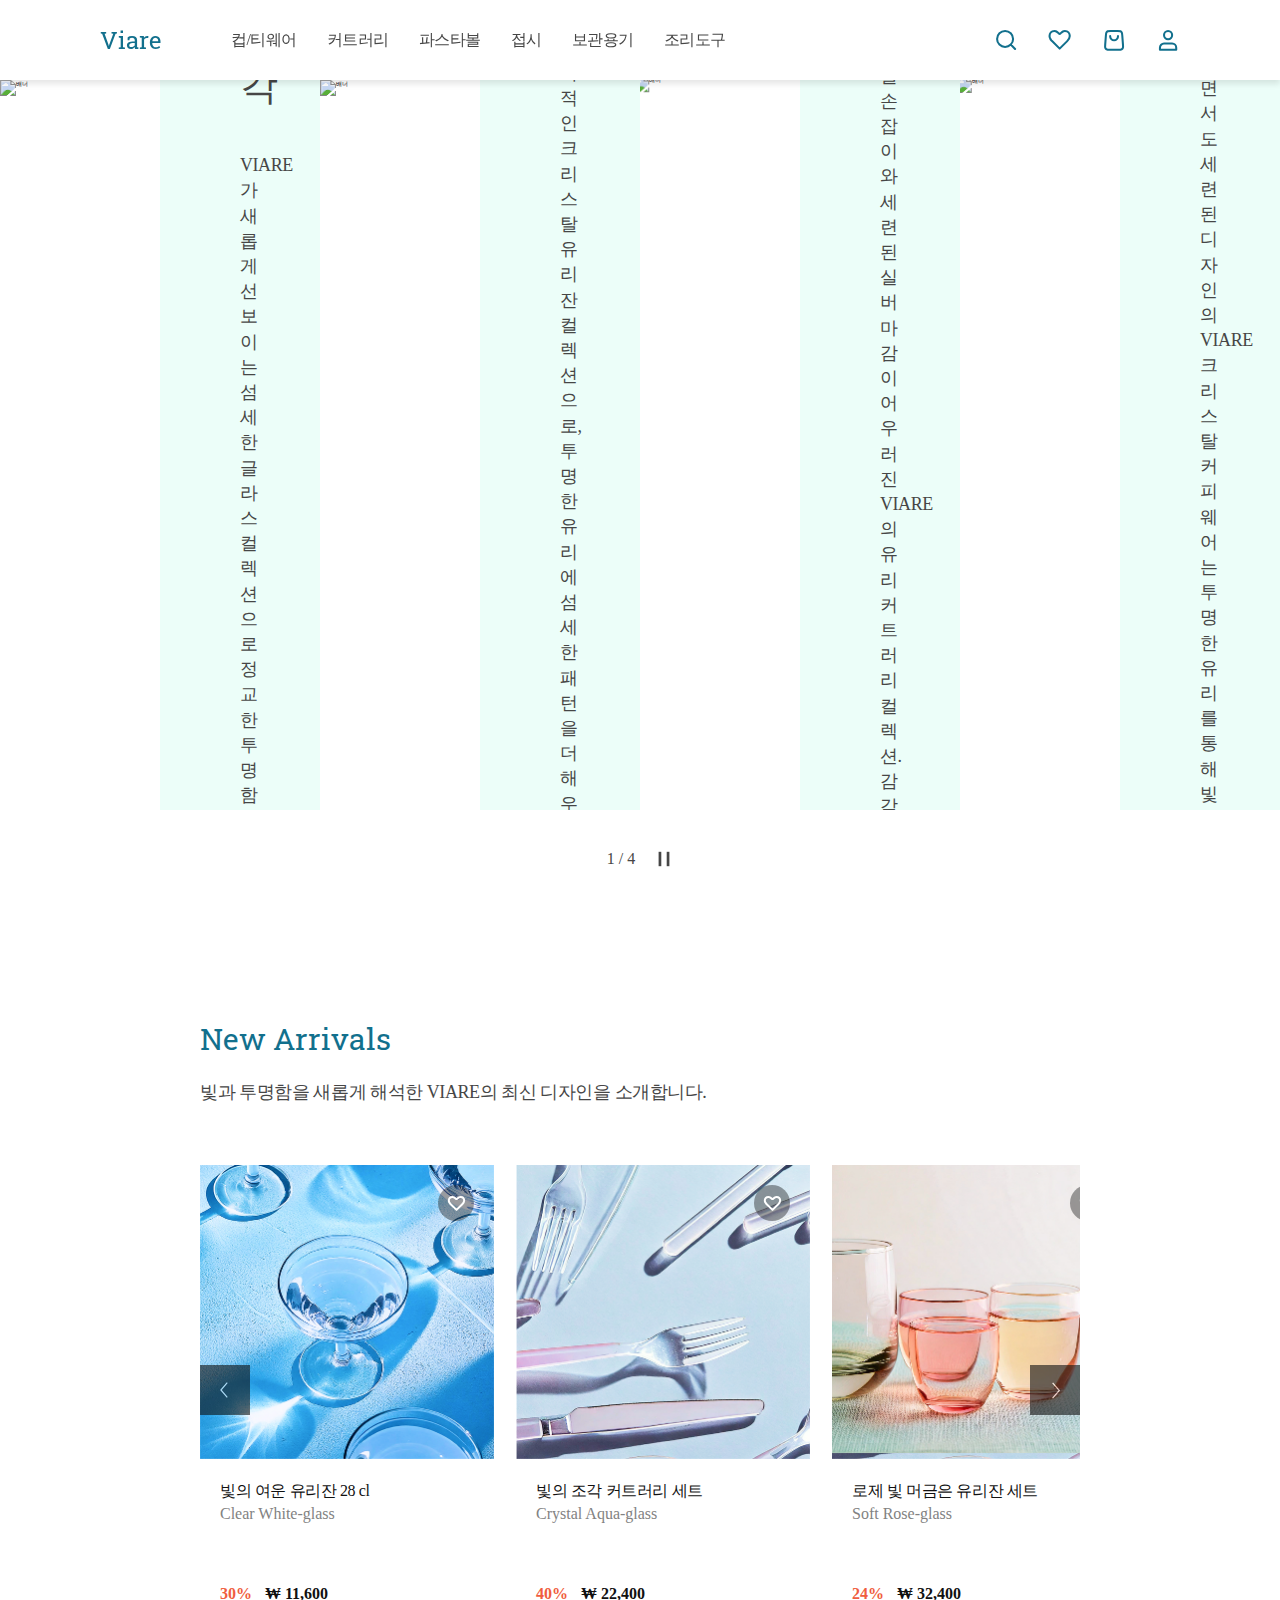
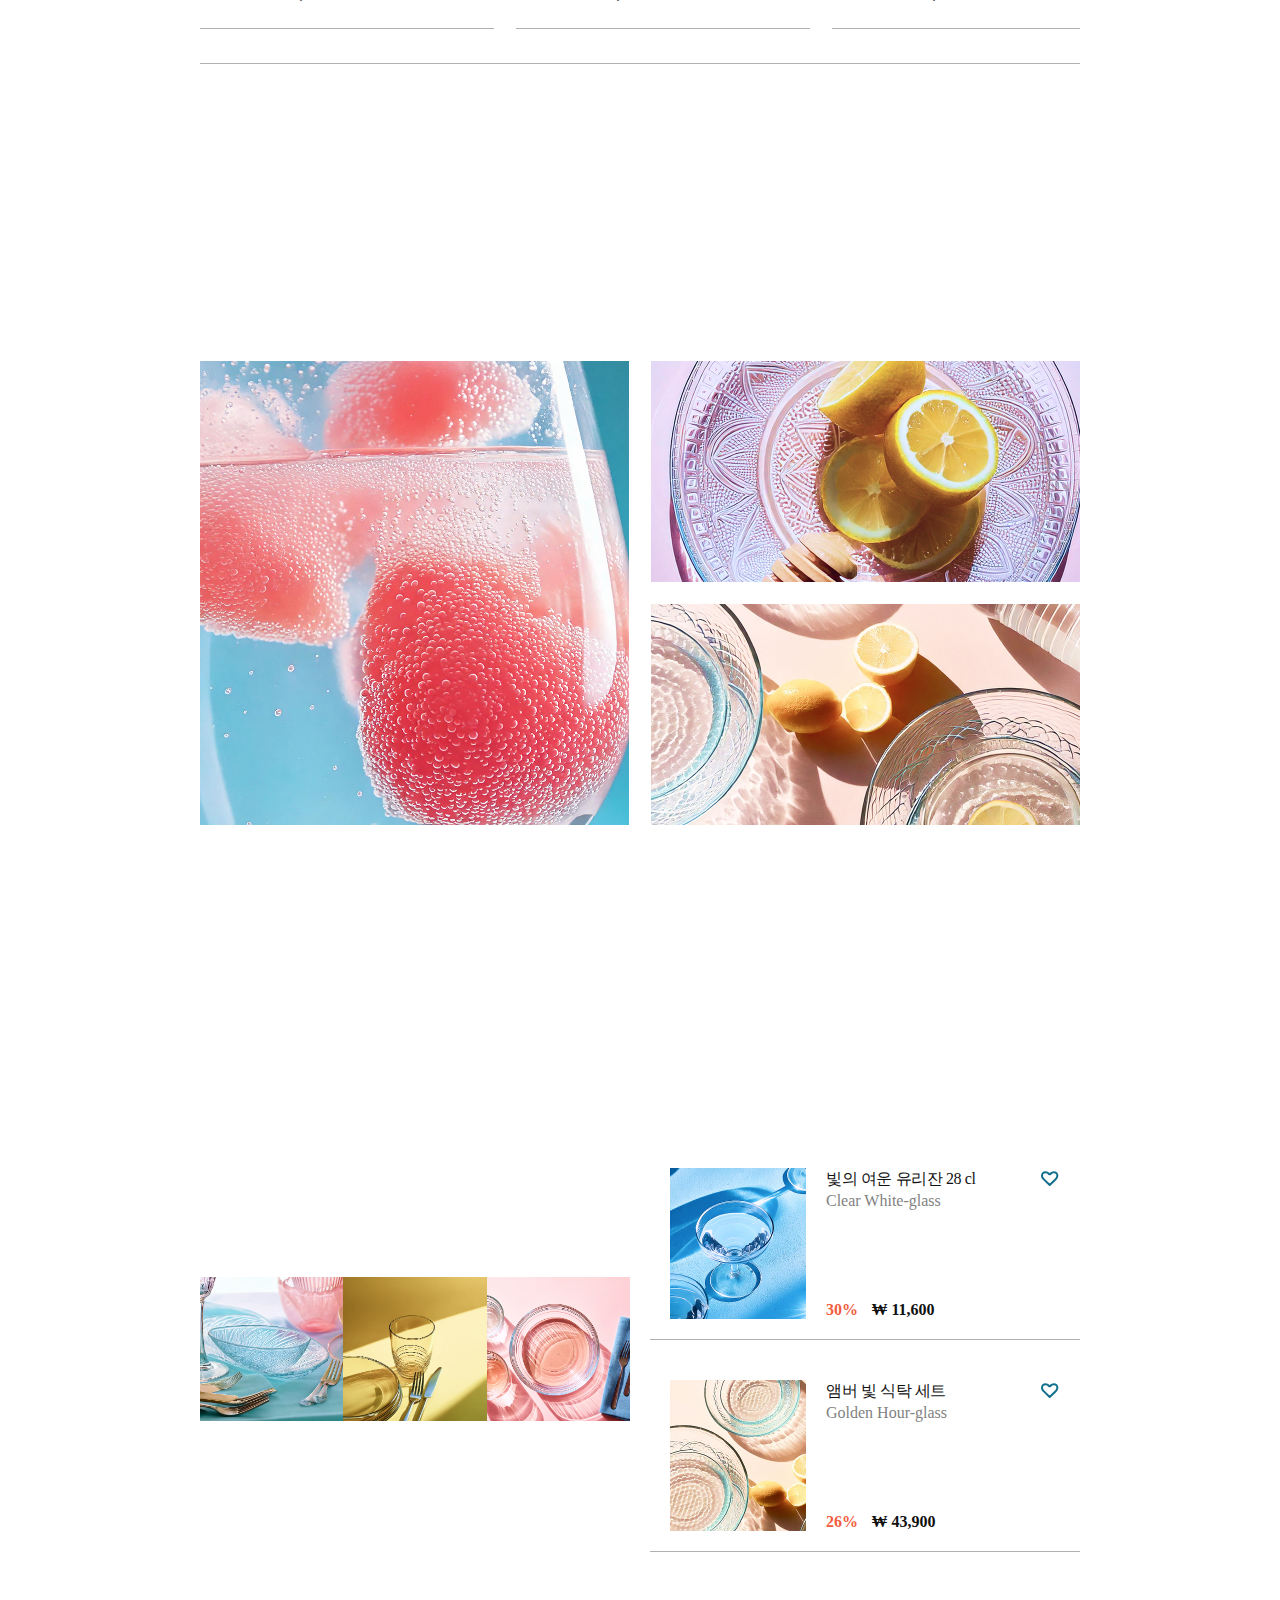
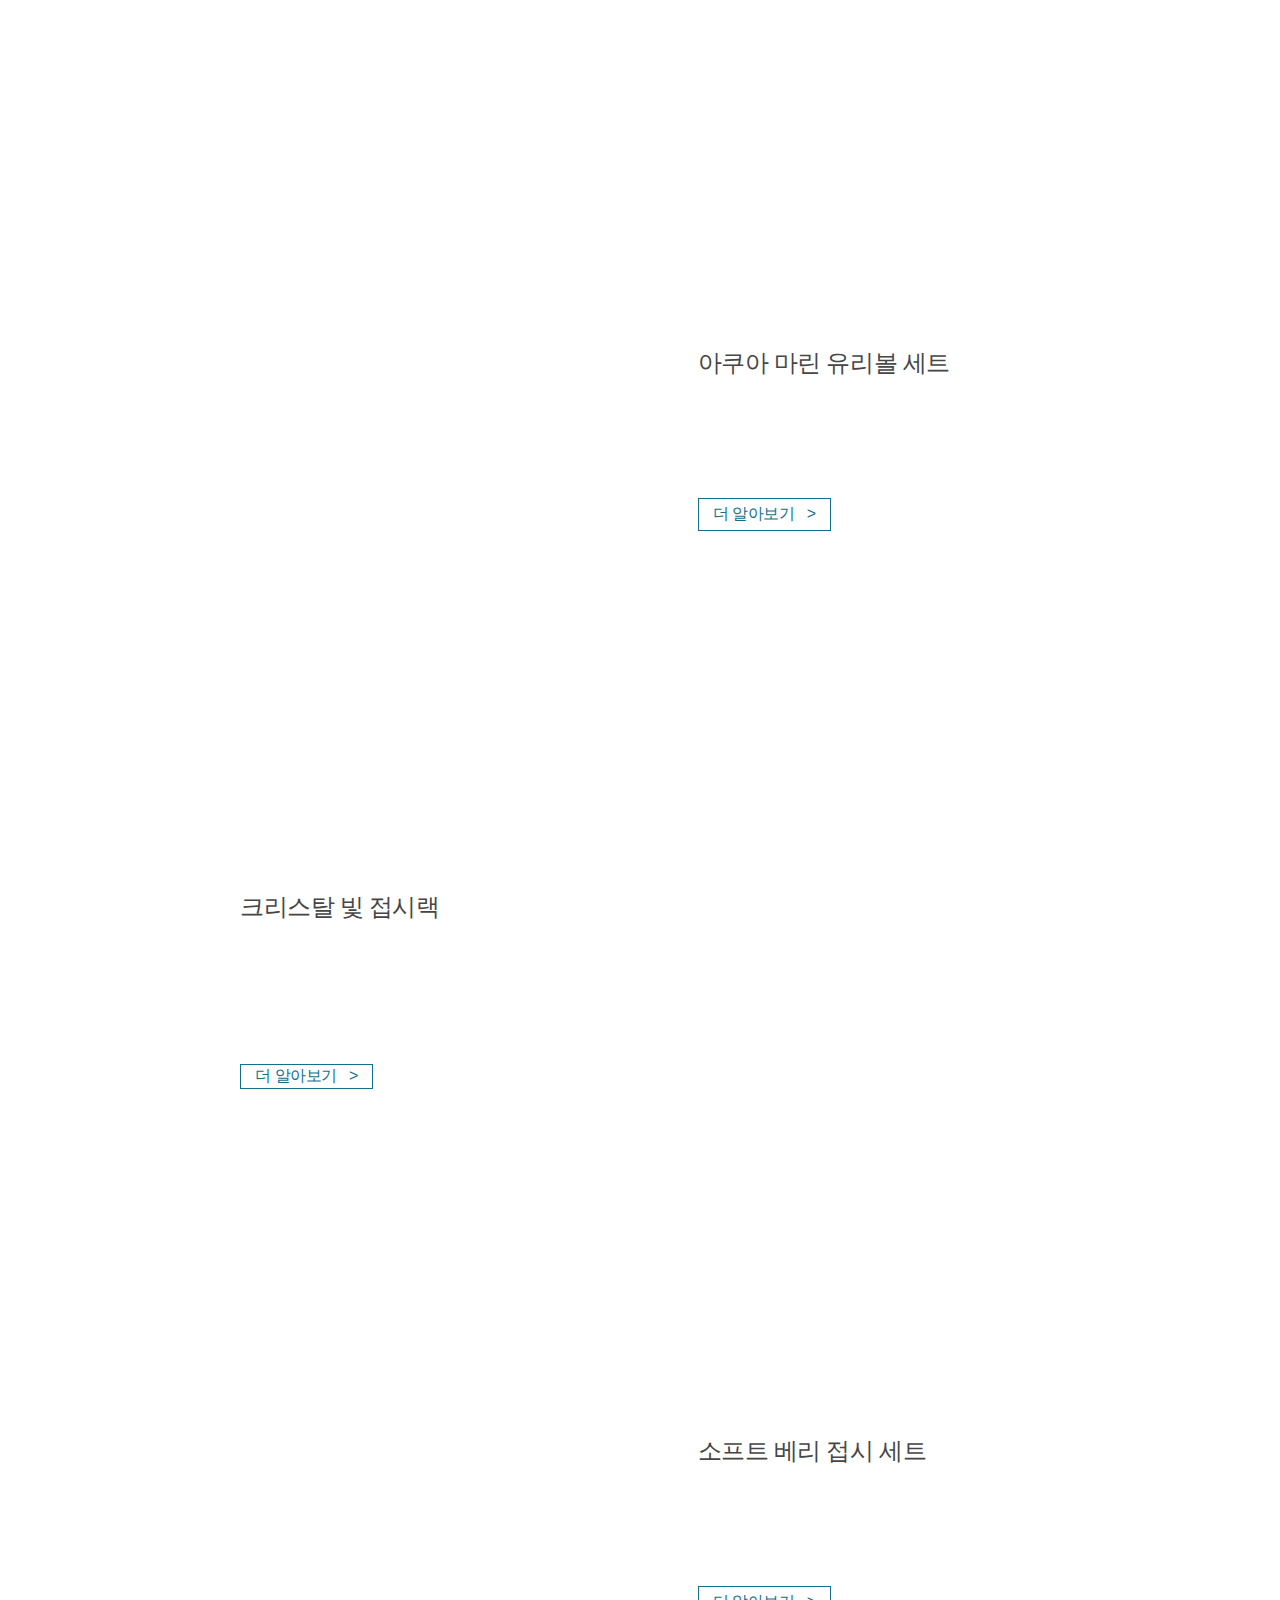
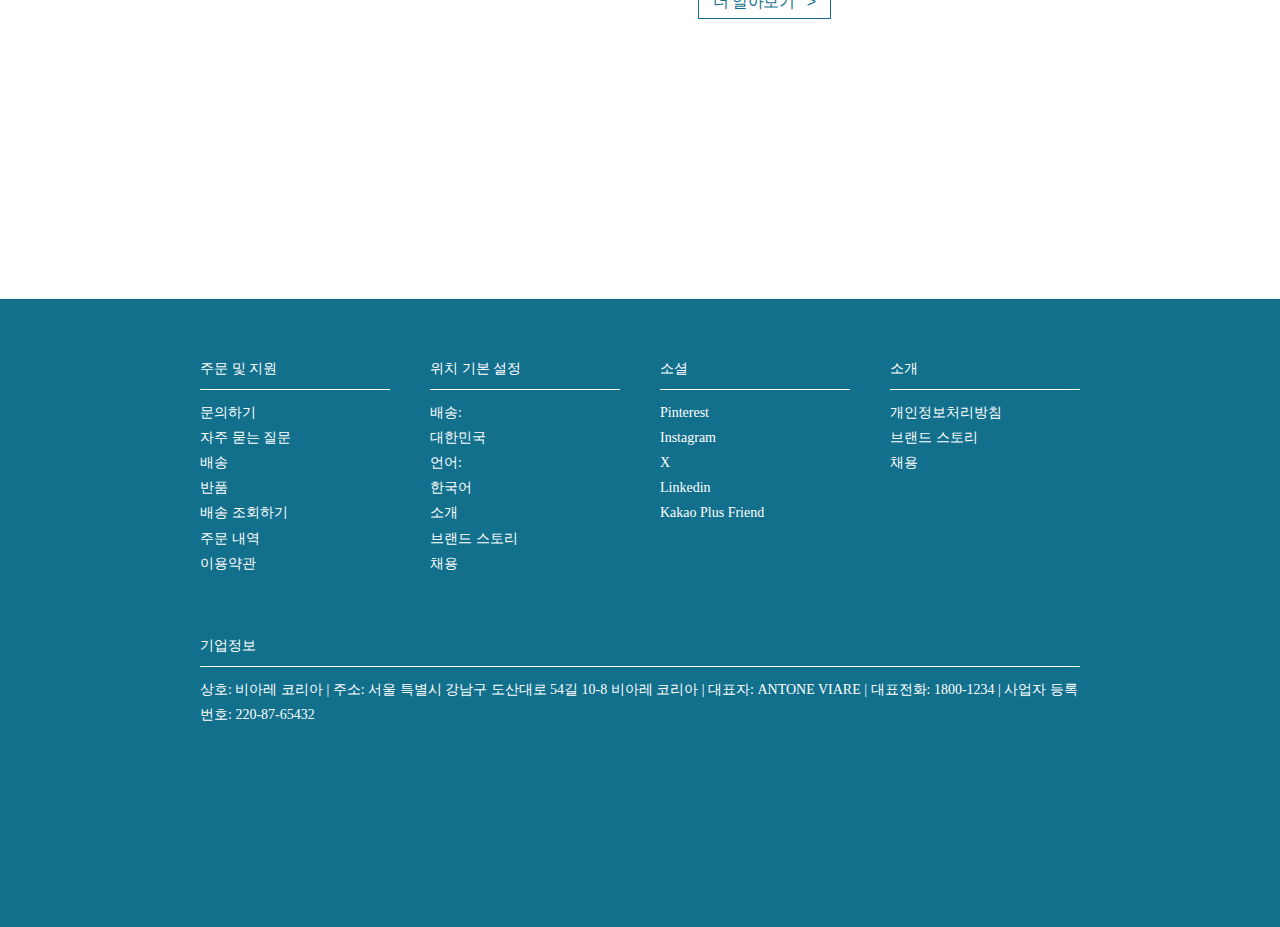
==== commit c2ef4e15: "상세페이지 수정" ====
--- a/index.html
+++ b/index.html
@@ -174,7 +174,7 @@
         <ul class="pc-gnb-text">
           <li><a href="#none">컵/티웨어</a>
             <ul class="pc-gnb-sub">
-              <li><a href="#none">커피잔</a></li>
+              <li><a href="./glass.html">커피잔</a></li>
               <li><a href="#none">머그컵</a></li>
               <li><a href="#none">티팟/저그</a></li>
               <li><a href="#none">술잔</a></li>
@@ -233,7 +233,7 @@
         <!-- ---------------------------------------01----------->
         <div class="banner-container">
           <div class="main-img">
-            <img src="./img/fullbanner01.jpg" alt="배너" />
+            <img src="./img/fullbanner01.jpg" alt="배너" onclick="location.href='glass.html'" />
           </div>
 
           <div class="banner-right">
@@ -250,7 +250,7 @@
         <!-- ------------------------------------------------------ 02-->
         <div class="banner-container">
           <div>
-            <img src="./img/fullbanner02.jpg" alt="배너" />
+            <img src="./img/fullbanner02.jpg" alt="배너" onclick="location.href='glass.html'" />
           </div>
           <div class="banner-right">
             <p class="banner-text01 bannertx">
--- a/CSS/00_style.css
+++ b/CSS/00_style.css
@@ -154,7 +154,7 @@
  .pc-gnb-text {  display: flex;}
 
  /* ----------------------------------footer-- */
- footer { margin-top: 100px; padding: 60px 100px 200px 100px; grid-template-columns: repeat(4,1fr); gap: 40px; } 
+ footer { margin-top: 100px; padding: 60px 200px 200px 200px; grid-template-columns: repeat(4,1fr); gap: 40px; } 
 .ft04 { margin-top:0px; } 
 .ft05 { margin-top: 20px; grid-column: span 4; } 
 }--- a/CSS/index.css
+++ b/CSS/index.css
@@ -193,7 +193,7 @@
 /*TODO:-----------------------------------------피씨-----*/
 
 @media screen and (min-width: 1024px) { 
-    section { margin: 0 100px; }  
+    section { margin: 0 20rem; }  
 
 
  /* ----------------------------------main-banner-- */
@@ -233,7 +233,7 @@
 .block-section { height: 464px; gap: 22px; } 
 .block-left { height: 464px; } 
 .block-right-container { width: 50%; height: 464px; gap: 22px; } 
-.block-right { height: calc(464px / 2); } 
+.block-right { height: calc(464px / 2); overflow: hidden;} 
 /* ---------------------------------trending--- */
 .trending-slide { max-width: 696px; height: 402px; display: flex; justify-content: center; align-items: center; } 
 .trend { display: grid; grid-template-columns: repeat(2,1fr); gap: 20px; width: auto; } 
